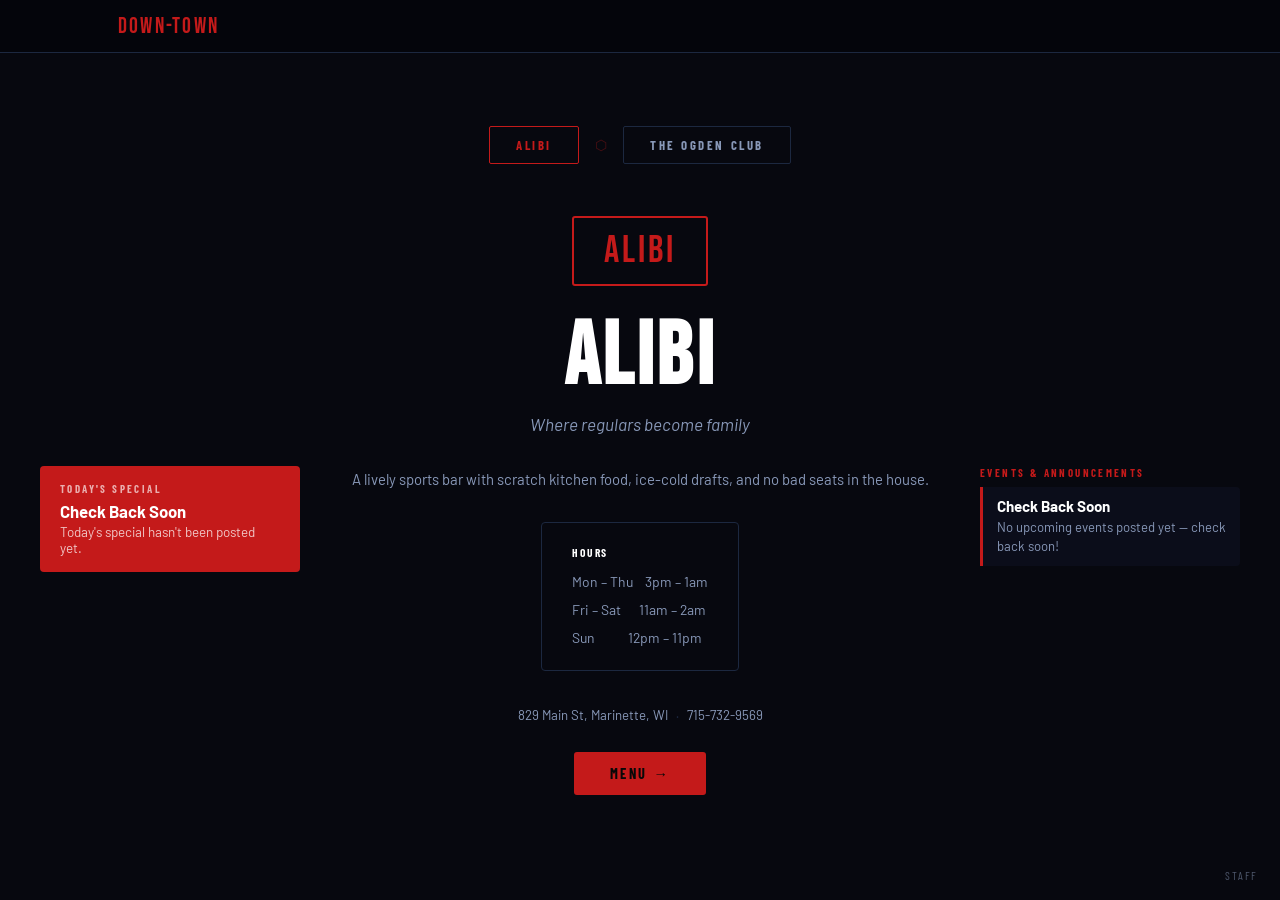
==== static/index.html @ 63de89d1 "3-column home layout: Special left, content center, Events right https://claude.ai/code/session_01HZ" ====
<!DOCTYPE html>
<html lang="en">
<head>
  <meta charset="UTF-8" />
  <meta name="viewport" content="width=device-width, initial-scale=1.0" />
  <title>Down-Town | Alibi Bar &amp; The Ogden Club | Marinette &amp; Menominee</title>
  <meta name="description" content="Down-Town — two great bars in the twin ports. Alibi Bar &amp; Grill in Marinette, WI (715-732-9569) and The Ogden Club in Menominee, MI (906-424-4141)." />
  <meta property="og:title"       content="Down-Town | Alibi &amp; The Ogden Club" />
  <meta property="og:description" content="Two great bars in the twin ports — Alibi Bar &amp; Grill in Marinette, WI and The Ogden Club in Menominee, MI." />
  <meta property="og:type"        content="website" />
  <link rel="preconnect" href="https://fonts.googleapis.com">
  <link rel="preconnect" href="https://fonts.gstatic.com" crossorigin>
  <link href="https://fonts.googleapis.com/css2?family=Bebas+Neue&family=Barlow:ital,wght@0,400;0,600;0,700;1,400&family=Barlow+Condensed:wght@400;600;700&display=swap" rel="stylesheet">
  <link rel="stylesheet" href="/static/css/style.css" />
</head>

<body class="alibi-theme">

  <header class="home-topbar">
    <div class="home-topbar-inner">
      <span class="home-wordmark">Down-Town</span>
    </div>
  </header>

  <div class="home-stage">

    <!-- ── TOGGLE ── -->
    <div class="bar-toggle-wrap">
      <button class="bar-tab active" data-bar="alibi">Alibi</button>
      <span class="toggle-divider">⬡</span>
      <button class="bar-tab" data-bar="ogden">The Ogden Club</button>
    </div>

    <!-- ══ ALIBI ══ -->
    <div class="bar-content" id="alibiContent">

      <!-- Logo + name + tagline — always centered above the 3-col layout -->
      <div class="bar-logo-area">
        <img src="/static/logos/alibi-logo.png" alt="Alibi" class="logo-img"
             onerror="this.style.display='none';this.nextElementSibling.style.display='inline-block'">
        <div class="logo-placeholder" style="display:none">Alibi</div>
      </div>
      <h1 class="bar-name">Alibi</h1>
      <p class="bar-tagline">Where regulars become family</p>

      <!-- 3-column layout -->
      <div class="bar-columns">

        <!-- LEFT: Daily Special -->
        <div class="bar-col-side">
          <div class="home-special" id="alibiSpecial">
            <div class="home-special-label">Today's Special</div>
            <div class="home-special-body">
              <div>
                <div class="home-special-title" id="alibiSpecialTitle">Check Back Soon</div>
                <div class="home-special-desc"  id="alibiSpecialDesc">Today's special hasn't been posted yet.</div>
              </div>
              <div class="home-special-price" id="alibiSpecialPrice"></div>
            </div>
          </div>
        </div>

        <!-- CENTER: About, hours, contact, menu button -->
        <div class="bar-col-main">
          <p class="bar-about">
            A lively sports bar with scratch kitchen food, ice-cold drafts,
            and no bad seats in the house.
          </p>
          <div class="bar-hours">
            <span class="bar-hours-label">Hours</span>
            Mon &ndash; Thu &nbsp;&nbsp; 3pm &ndash; 1am<br>
            Fri &ndash; Sat &nbsp;&nbsp;&nbsp;&nbsp; 11am &ndash; 2am<br>
            Sun &nbsp;&nbsp;&nbsp;&nbsp;&nbsp;&nbsp;&nbsp;&nbsp;&nbsp; 12pm &ndash; 11pm
          </div>
          <div class="bar-contact">
            <a href="https://maps.google.com/?q=829+Main+St+Marinette+WI+54143" target="_blank" rel="noopener" class="bar-address-link">829 Main St, Marinette, WI</a>
            <span class="bar-contact-sep">&middot;</span>
            <a href="tel:7157329569" class="bar-phone-link">715-732-9569</a>
          </div>
          <a href="/alibi/menu" class="menu-btn">Menu &rarr;</a>
        </div>

        <!-- RIGHT: Events & Announcements -->
        <div class="bar-col-side">
          <div class="home-events" id="alibiEvents">
            <div class="home-events-label">Events &amp; Announcements</div>
            <div class="home-events-list" id="alibiEventsList">
              <div class="home-event-card">
                <div class="home-event-top"><span class="home-event-title">Check Back Soon</span></div>
                <div class="home-event-desc">No upcoming events posted yet — check back soon!</div>
              </div>
            </div>
          </div>
        </div>

      </div><!-- /bar-columns -->
    </div><!-- /alibiContent -->

    <!-- ══ OGDEN CLUB ══ -->
    <div class="bar-content" id="ogdenContent" style="display:none">

      <div class="bar-logo-area">
        <img src="/static/logos/odg-logo.jpg" alt="The Ogden Club" class="logo-img"
             onerror="this.style.display='none';this.nextElementSibling.style.display='inline-block'">
        <div class="logo-placeholder" style="display:none">The Ogden Club</div>
      </div>
      <h1 class="bar-name">The Ogden Club</h1>
      <p class="bar-tagline">Your neighborhood's home base</p>

      <div class="bar-columns">

        <div class="bar-col-side">
          <div class="home-special" id="ogdenSpecial">
            <div class="home-special-label">Today's Special</div>
            <div class="home-special-body">
              <div>
                <div class="home-special-title" id="ogdenSpecialTitle">Check Back Soon</div>
                <div class="home-special-desc"  id="ogdenSpecialDesc">Today's special hasn't been posted yet.</div>
              </div>
              <div class="home-special-price" id="ogdenSpecialPrice"></div>
            </div>
          </div>
        </div>

        <div class="bar-col-main">
          <p class="bar-about">
            A cornerstone of the neighborhood. Cold beer, great food, and the kind
            of crowd that makes every game day feel like a party.
          </p>
          <div class="bar-hours">
            <span class="bar-hours-label">Hours</span>
            Mon &ndash; Thu &nbsp;&nbsp; 11am &ndash; 12am<br>
            Fri &ndash; Sat &nbsp;&nbsp;&nbsp;&nbsp; 11am &ndash; 2am<br>
            Sun &nbsp;&nbsp;&nbsp;&nbsp;&nbsp;&nbsp;&nbsp;&nbsp;&nbsp; 12pm &ndash; 10pm
          </div>
          <div class="bar-contact">
            <a href="https://maps.google.com/?q=414+10th+Ave+Menominee+MI+49858" target="_blank" rel="noopener" class="bar-address-link">414 10th Ave, Menominee, MI</a>
            <span class="bar-contact-sep">&middot;</span>
            <a href="tel:9064244141" class="bar-phone-link">906-424-4141</a>
          </div>
          <a href="/ogden/menu" class="menu-btn">Menu &rarr;</a>
        </div>

        <div class="bar-col-side">
          <div class="home-events" id="ogdenEvents">
            <div class="home-events-label">Events &amp; Announcements</div>
            <div class="home-events-list" id="ogdenEventsList">
              <div class="home-event-card">
                <div class="home-event-top"><span class="home-event-title">Check Back Soon</span></div>
                <div class="home-event-desc">No upcoming events posted yet — check back soon!</div>
              </div>
            </div>
          </div>
        </div>

      </div><!-- /bar-columns -->
    </div><!-- /ogdenContent -->

  </div><!-- /home-stage -->

  <a href="/manager" class="staff-link">Staff</a>

  <script src="/static/js/home.js"></script>
</body>
</html>
---- static/css/style.css ----
/*
 * DOWN-TOWN  |  style.css
 *
 * Theme classes:
 *   .alibi-theme  — red / white / dark  (dive bar)
 *   .ogden-theme  — gold / navy         (neighborhood club — UPDATE after brand review)
 *
 * Apply to <body> on dedicated pages, or to a <section> on the home page.
 */

*, *::before, *::after { box-sizing: border-box; margin: 0; padding: 0; }

/* ── ALIBI THEME — red · white · blue (dive/pool bar) ──────────────────
   --accent  = Alibi red  (primary CTAs, specials banner, active states)
   --accent2 = blue       (button hover, secondary highlights)
   Background has a subtle blue-black tint so the blue reads throughout
──────────────────────────────────────────────────────────────────────── */
.alibi-theme {
  --bg:       #07080f;
  --bg2:      #0e1020;
  --accent:   #c41a1a;
  --accent2:  #4d85d4;
  --text:     #ffffff;
  --muted:    #8898b8;
  --border:   #1c2840;
  --card:     #0b0d1a;
  --topbar:   rgba(5, 6, 12, .96);
}

/* ── OGDEN THEME  — warm tan · sage green · light ─────────────────────────
   Light background so the B&W logo pops. Green accent, minimal red/blue.
──────────────────────────────────────────────────────────────────────── */
.ogden-theme {
  --bg:       #f3ebd4;
  --bg2:      #e8dab8;
  --accent:   #4a7a4c;
  --accent2:  #2d5fa8;
  --text:     #1c180e;
  --muted:    #7a7253;
  --border:   #c4b080;
  --card:     #ebe0c2;
  --topbar:   rgba(243, 235, 212, .97);
}

/* Light-theme overrides — undo dark-mode rgba assumptions */
.ogden-theme .cat-btn.active {
  background: var(--accent);
  color: #ffffff;
}
.ogden-theme .menu-item {
  border-bottom-color: rgba(0, 0, 0, .08);
}
.ogden-theme .special-banner  { background: #b03020; color: #ffffff; }
.ogden-theme .special-desc    { color: rgba(255, 255, 255, .8); }
.ogden-theme .menu-btn        { color: #ffffff; }
.ogden-theme .home-special    { background: #b03020; }

/* ── BASE ─────────────────────────────────────────────────────────────── */
html { scroll-behavior: smooth; }
body { font-family: 'Barlow', sans-serif; min-height: 100vh; overflow-x: hidden; }
body.alibi-theme,
body.ogden-theme { background: var(--bg); color: var(--text); }

/* ══════════════════════════════════════════════════════════════════════════
   HOME PAGE
   body gets .alibi-theme or .ogden-theme — the entire page re-themes.
   The toggle is the only persistent element; everything else is bar-specific.
══════════════════════════════════════════════════════════════════════════ */

/* Topbar — themed via CSS vars set on body */
.home-topbar {
  position: fixed; top: 0; left: 0; right: 0; z-index: 200;
  background: var(--topbar); backdrop-filter: blur(14px);
  border-bottom: 1px solid var(--border);
  transition: background .4s;
}
.home-topbar-inner {
  max-width: 1100px; margin: 0 auto; padding: 0 28px;
  height: 52px; display: flex; align-items: center;
}
.home-wordmark {
  font-family: 'Bebas Neue', cursive; font-size: 1.4rem;
  letter-spacing: .1em; color: var(--accent);
}

/* Full-page stage — one bar shown at a time */
.home-stage {
  min-height: 100vh;
  display: flex; flex-direction: column;
  align-items: center; justify-content: center;
  padding: 80px 24px 60px;
}

/* ── Bar toggle — the only shared UI ── */
.bar-toggle-wrap {
  display: flex; align-items: center; gap: 16px;
  margin-bottom: 52px;
}
.bar-tab {
  font-family: 'Barlow Condensed', sans-serif; font-weight: 700;
  font-size: .8rem; letter-spacing: .2em; text-transform: uppercase;
  background: transparent; border: 1.5px solid var(--border);
  color: var(--muted); padding: 10px 26px; cursor: pointer;
  border-radius: 2px; transition: border-color .25s, color .25s;
}
.bar-tab.active { border-color: var(--accent); color: var(--accent); }
.bar-tab:hover:not(.active) { border-color: var(--muted); color: var(--text); }
.toggle-divider { color: var(--accent); opacity: .35; font-size: .9rem; }

/* ── Bar content block ── */
.bar-content { text-align: center; max-width: 1200px; width: 100%; }

/* 3-column layout: [Special] [About+Hours+Etc] [Events] */
.bar-columns {
  display: grid;
  grid-template-columns: 260px 1fr 260px;
  gap: 28px;
  width: 100%;
  margin-top: 32px;
  align-items: start;
}
.bar-col-main { text-align: center; }
.bar-col-side  { text-align: left; }

/* Logo area — drop image into /static/logos/ and swap the placeholder */
.bar-logo-area { margin-bottom: 28px; }
.logo-placeholder {
  display: inline-block;
  border: 2px solid var(--accent);
  padding: 14px 30px; border-radius: 3px;
  font-family: 'Bebas Neue', cursive; font-size: 2.4rem;
  letter-spacing: .08em; color: var(--accent); line-height: 1;
}
.logo-img {
  max-height: 110px; max-width: 260px;
  object-fit: contain; display: block; margin: 0 auto;
}

.bar-name {
  font-family: 'Bebas Neue', cursive;
  font-size: clamp(3rem, 8vw, 5.5rem);
  letter-spacing: .04em; color: var(--text); line-height: 1;
  margin-bottom: 12px;
}
.bar-tagline {
  font-style: italic; font-size: 1.08rem;
  color: var(--muted); margin-bottom: 16px;
}
.bar-about {
  font-size: .93rem; line-height: 1.75;
  color: var(--muted); margin-bottom: 30px;
}

.bar-hours {
  display: inline-block; margin-bottom: 36px;
  border: 1px solid var(--border); border-radius: 4px;
  padding: 18px 30px; font-size: .87rem; line-height: 2;
  color: var(--muted); text-align: left;
}
.bar-hours-label {
  font-family: 'Barlow Condensed', sans-serif; font-weight: 700;
  font-size: .72rem; letter-spacing: .16em; text-transform: uppercase;
  color: var(--text); display: block; margin-bottom: 4px;
}

/* Address + phone line on home page */
.bar-contact {
  display: flex; align-items: center; gap: 8px;
  margin-bottom: 28px; flex-wrap: wrap; justify-content: center;
}
.bar-address-link, .bar-phone-link {
  font-size: .83rem; color: var(--muted); text-decoration: none;
  transition: color .2s;
}
.bar-address-link:hover, .bar-phone-link:hover { color: var(--accent); }
.bar-contact-sep { color: var(--border); font-size: .9rem; }

/* Menu button — links to this bar's dedicated menu page */
.menu-btn {
  display: inline-block;
  background: var(--accent); color: #080808;
  font-family: 'Barlow Condensed', sans-serif; font-weight: 700;
  font-size: .9rem; letter-spacing: .18em; text-transform: uppercase;
  padding: 13px 36px; border-radius: 3px; text-decoration: none;
  transition: background .2s, transform .15s;
}
.menu-btn:hover { background: var(--accent2); transform: translateY(-2px); }

/* ══════════════════════════════════════════════════════════════════════════
   MENU PAGES  (body.alibi-theme or body.ogden-theme)
══════════════════════════════════════════════════════════════════════════ */

/* Topbar */
.topbar {
  position: fixed; top: 0; left: 0; right: 0; z-index: 100;
  background: var(--topbar); backdrop-filter: blur(14px);
  border-bottom: 1px solid var(--border);
}
.topbar-inner {
  max-width: 1100px; margin: 0 auto; padding: 0 24px;
  height: 56px; display: flex; align-items: center; justify-content: space-between;
}

/* Logo in topbar */
.topbar-logo-area { display: flex; align-items: center; }
.topbar-logo-img {
  max-height: 34px; max-width: 140px; object-fit: contain; display: block;
}
.topbar-logo-text {
  font-family: 'Bebas Neue', cursive; font-size: 1.4rem;
  letter-spacing: .08em; color: var(--accent);
}

/* Right side of topbar — call button + back link */
.topbar-right { display: flex; align-items: center; gap: 12px; }
.topbar-call {
  font-family: 'Barlow Condensed', sans-serif; font-weight: 700;
  font-size: .75rem; letter-spacing: .12em; text-transform: uppercase;
  background: var(--accent); color: #ffffff; text-decoration: none;
  padding: 7px 14px; border-radius: 2px; transition: opacity .2s;
  white-space: nowrap;
}
.topbar-call:hover { opacity: .85; }

.topbar-back {
  font-family: 'Barlow Condensed', sans-serif; font-weight: 600;
  font-size: .78rem; letter-spacing: .14em; text-transform: uppercase;
  color: var(--muted); text-decoration: none; transition: color .2s;
}
.topbar-back:hover { color: var(--text); }

/* Page body offset for fixed topbar */
.page-body { padding-top: 56px; }

/* Special banner */
.special-banner { background: var(--accent); color: #080808; padding: 13px 24px; }
.special-banner-inner {
  max-width: 1100px; margin: 0 auto;
  display: flex; align-items: center; gap: 14px; flex-wrap: wrap;
}
.special-label {
  font-family: 'Barlow Condensed', sans-serif; font-weight: 700;
  font-size: .7rem; letter-spacing: .18em; text-transform: uppercase;
  opacity: .65; white-space: nowrap;
}
.special-title  { font-weight: 700; font-size: .96rem; }
.special-desc   { font-size: .86rem; color: rgba(0,0,0,.55); flex: 1; min-width: 0; }
.special-price  {
  font-family: 'Bebas Neue', cursive; font-size: 1.5rem;
  letter-spacing: .04em; white-space: nowrap;
}

/* Menu hero */
.menu-hero { max-width: 1100px; margin: 0 auto; padding: 44px 24px 0; }
.menu-hero-name {
  font-family: 'Bebas Neue', cursive;
  font-size: clamp(2.4rem, 5.5vw, 3.8rem);
  letter-spacing: .05em; color: var(--text); line-height: 1;
}
.menu-hero-sub {
  font-family: 'Barlow Condensed', sans-serif; font-weight: 600;
  font-size: .8rem; letter-spacing: .16em; text-transform: uppercase;
  color: var(--accent); margin-top: 6px;
}

/* Category filter */
.category-filter {
  max-width: 1100px; margin: 0 auto;
  padding: 28px 24px 16px;
  display: flex; gap: 8px; flex-wrap: wrap;
}
.cat-btn {
  font-family: 'Barlow Condensed', sans-serif; font-weight: 700;
  font-size: .76rem; letter-spacing: .14em; text-transform: uppercase;
  background: transparent; border: 1px solid var(--border);
  color: var(--muted); padding: 7px 18px; border-radius: 2px;
  cursor: pointer; transition: all .2s; white-space: nowrap;
}
.cat-btn:hover,
.cat-btn.active { border-color: var(--accent); color: var(--accent); }
.cat-btn.active { background: rgba(255,255,255,.04); }

/* Menu footer — call button + address at bottom of menu page */
.menu-footer {
  max-width: 1100px; margin: 0 auto; padding: 10px 24px 64px;
  text-align: center;
}
.menu-footer-call {
  display: inline-block;
  background: var(--accent); color: #ffffff; text-decoration: none;
  font-family: 'Barlow Condensed', sans-serif; font-weight: 700;
  font-size: 1.1rem; letter-spacing: .14em; text-transform: uppercase;
  padding: 15px 40px; border-radius: 3px; transition: opacity .2s;
}
.menu-footer-call:hover { opacity: .85; }
.menu-footer-address {
  margin-top: 12px; font-size: .85rem;
}
.menu-footer-address a {
  color: var(--muted); text-decoration: none; transition: color .2s;
}
.menu-footer-address a:hover { color: var(--accent); }

/* Make the hero address subtitle a link */
a.menu-hero-sub {
  display: block; text-decoration: none;
  transition: opacity .2s;
}
a.menu-hero-sub:hover { opacity: .75; }

/* Menu grid */
.menu-section { max-width: 1100px; margin: 0 auto; padding: 20px 24px 80px; }
.menu-grid {
  display: grid;
  grid-template-columns: repeat(auto-fill, minmax(270px, 1fr));
  gap: 18px;
}
.menu-loading { color: var(--muted); font-style: italic; padding: 40px 0; }

.menu-category {
  background: var(--card); border: 1px solid var(--border);
  border-radius: 4px; overflow: hidden; transition: opacity .2s;
}
.menu-category.hidden { display: none; }

.menu-category-name {
  font-family: 'Barlow Condensed', sans-serif; font-weight: 700;
  font-size: .76rem; letter-spacing: .18em; text-transform: uppercase;
  color: var(--accent); padding: 14px 18px 10px;
  border-bottom: 1px solid var(--border);
}
.menu-items { padding: 2px 0; }
.menu-item {
  padding: 10px 18px;
  border-bottom: 1px solid rgba(255,255,255,.04);
}
.menu-item:last-child { border-bottom: none; }
.menu-item-top {
  display: flex; justify-content: space-between;
  align-items: baseline; gap: 10px;
}
.menu-item-name  { font-weight: 600; font-size: .92rem; }
.menu-item-price {
  font-family: 'Bebas Neue', cursive; font-size: 1.1rem;
  color: var(--accent); letter-spacing: .04em; white-space: nowrap;
}
.menu-item-desc { font-size: .8rem; color: var(--muted); margin-top: 2px; line-height: 1.45; }

/* ══════════════════════════════════════════════════════════════════════════
   MANAGER PAGE  (neutral dark — no bar theme)
══════════════════════════════════════════════════════════════════════════ */

body.manager-page {
  background: #0a0a0a; color: #d8d8d8;
  display: flex; align-items: flex-start; justify-content: center;
  padding: 64px 20px 80px; min-height: 100vh;
}
.manager-box {
  width: 100%; max-width: 560px;
  background: #141414; border: 1px solid #242424; border-radius: 6px;
  padding: 36px;
}
.manager-site-label {
  font-family: 'Bebas Neue', cursive; font-size: 1rem;
  letter-spacing: .12em; color: #333; text-align: center; margin-bottom: 28px;
}
.manager-title {
  font-family: 'Bebas Neue', cursive; font-size: 1.75rem;
  letter-spacing: .06em; color: #d8d8d8; margin-bottom: 20px;
}
.manager-input {
  width: 100%; background: #0e0e0e; border: 1px solid #282828;
  border-radius: 3px; color: #d8d8d8; padding: 11px 14px;
  font-family: 'Barlow', sans-serif; font-size: .9rem;
  margin-bottom: 12px; outline: none; transition: border-color .2s;
}
.manager-input:focus { border-color: #c8a86b; }
.manager-error { font-size: .82rem; color: #e63946; min-height: 18px; margin-bottom: 8px; }

.manager-btn {
  width: 100%; background: #c8a86b; color: #080808; border: none;
  padding: 12px; font-family: 'Barlow Condensed', sans-serif;
  font-weight: 700; font-size: .88rem; letter-spacing: .14em; text-transform: uppercase;
  cursor: pointer; border-radius: 3px; margin-bottom: 8px; transition: opacity .2s;
}
.manager-btn:hover { opacity: .85; }
.manager-btn-secondary {
  background: transparent; color: #c8c8c8; border: 1px solid #2a2a2a;
}
.manager-btn-secondary:hover { border-color: #c8a86b; color: #c8a86b; opacity: 1; }
.manager-btn-ghost { background: transparent; color: #555; border: none; margin-top: 8px; }
.manager-btn-ghost:hover { color: #e63946; opacity: 1; }

/* Manager bar tabs */
.mgr-bar-tabs { display: flex; gap: 8px; margin-bottom: 24px; }
.mgr-tab {
  flex: 1; background: transparent; border: 1px solid #282828; color: #555;
  font-family: 'Barlow Condensed', sans-serif; font-weight: 700;
  font-size: .78rem; letter-spacing: .14em; text-transform: uppercase;
  padding: 9px; cursor: pointer; border-radius: 3px; transition: all .2s;
}
.mgr-tab.active { border-color: #c8a86b; color: #c8a86b; }
.mgr-tab:hover:not(.active) { border-color: #3a3a3a; color: #aaa; }

.mgr-section { border-top: 1px solid #1e1e1e; padding-top: 20px; margin-bottom: 20px; }
.mgr-section-label {
  font-family: 'Barlow Condensed', sans-serif; font-weight: 700;
  font-size: .72rem; letter-spacing: .14em; text-transform: uppercase;
  color: #555; margin-bottom: 12px;
}
.mgr-feedback { font-size: .82rem; color: #c8a86b; min-height: 18px; margin-top: 6px; }

/* Menu editor */
.mgr-category-block {
  border: 1px solid #222; border-radius: 3px; margin-bottom: 10px; overflow: hidden;
}
.mgr-category-header {
  display: flex; align-items: center; gap: 8px;
  padding: 9px 12px; background: #0d0d0d; border-bottom: 1px solid #1e1e1e;
}
.mgr-cat-name-input {
  flex: 1; background: transparent; border: none; color: #d8d8d8;
  font-family: 'Barlow Condensed', sans-serif; font-weight: 700;
  font-size: .82rem; letter-spacing: .1em; text-transform: uppercase; outline: none;
}
.mgr-cat-delete {
  background: none; border: none; color: #444;
  cursor: pointer; font-size: .85rem; padding: 2px 6px;
}
.mgr-cat-delete:hover { color: #e63946; }

.mgr-item-row {
  display: grid; grid-template-columns: 2fr 3fr 1fr auto;
  gap: 6px; padding: 7px 12px; align-items: center;
  border-bottom: 1px solid rgba(255,255,255,.04);
}
.mgr-item-row:last-child { border-bottom: none; }
.mgr-item-input {
  background: #0e0e0e; border: 1px solid #242424; border-radius: 2px;
  color: #d8d8d8; padding: 5px 7px; font-family: 'Barlow', sans-serif;
  font-size: .81rem; outline: none; width: 100%;
}
.mgr-item-input:focus { border-color: #c8a86b; }
.mgr-item-delete {
  background: none; border: none; color: #444;
  cursor: pointer; font-size: .85rem; padding: 4px;
}
.mgr-item-delete:hover { color: #e63946; }
.mgr-add-item-btn {
  background: none; border: none; color: #444; font-size: .8rem;
  padding: 8px 12px; cursor: pointer; text-align: left; width: 100%;
}
.mgr-add-item-btn:hover { color: #c8a86b; }

/* Account list */
.account-list { margin-bottom: 14px; }
.account-list-item {
  display: flex; align-items: center; justify-content: space-between;
  padding: 9px 12px; background: #0d0d0d; border: 1px solid #222;
  border-radius: 3px; margin-bottom: 6px;
}
.account-username {
  font-family: 'Barlow Condensed', sans-serif; font-weight: 600;
  font-size: .86rem; letter-spacing: .08em; color: #d8d8d8;
}
.account-username.is-admin { color: #c8a86b; }
.account-delete {
  background: none; border: none; color: #444;
  cursor: pointer; font-size: .82rem; padding: 2px 8px;
}
.account-delete:hover { color: #e63946; }
.account-create-row {
  display: grid; grid-template-columns: 1fr 1fr; gap: 8px; margin-bottom: 8px;
}

.perm-toggle {
  background: transparent; border: 1px solid #282828; color: #555;
  font-family: 'Barlow Condensed', sans-serif; font-size: .7rem;
  letter-spacing: .1em; text-transform: uppercase;
  padding: 3px 9px; cursor: pointer; border-radius: 2px; transition: all .2s;
}
.perm-toggle.active  { border-color: #5a9a5c; color: #5a9a5c; }
.perm-toggle:hover:not(.active) { border-color: #3a3a3a; color: #aaa; }
.pw-reset-input {
  background: #0e0e0e; border: 1px solid #3a3a3a; border-radius: 2px;
  color: #d8d8d8; padding: 3px 7px; font-size: .78rem; width: 110px; outline: none;
}
.pw-reset-input:focus { border-color: #5a9a5c; }
.account-perm-wrap { display: flex; gap: 5px; flex-wrap: wrap; align-items: center; }

/* Events section on home page */
.bar-events { width: 100%; max-width: 500px; margin-top: 32px; text-align: left; }
.events-label {
  font-family: 'Barlow Condensed', sans-serif; font-weight: 700;
  font-size: .7rem; letter-spacing: .18em; text-transform: uppercase;
  color: var(--muted); margin-bottom: 10px;
}
.event-card {
  background: var(--card); border: 1px solid var(--border);
  border-radius: 4px; padding: 12px 16px; margin-bottom: 8px;
}
.event-top {
  display: flex; justify-content: space-between; align-items: baseline; gap: 10px;
}
.event-title { font-weight: 600; font-size: .92rem; color: var(--text); }
.event-date  {
  font-family: 'Barlow Condensed', sans-serif; font-size: .8rem;
  color: var(--accent); letter-spacing: .06em; white-space: nowrap;
}
.event-desc  { font-size: .81rem; color: var(--muted); margin-top: 4px; line-height: 1.45; }

/* Home page — daily special card */
.home-special {
  width: 100%;
  background: var(--accent); border-radius: 4px; padding: 16px 20px;
  text-align: left;
}
.home-special-label {
  font-family: 'Barlow Condensed', sans-serif; font-weight: 700;
  font-size: .68rem; letter-spacing: .22em; text-transform: uppercase;
  color: rgba(255,255,255,.65); margin-bottom: 6px;
}
.home-special-body {
  display: flex; justify-content: space-between; align-items: center; gap: 12px;
}
.home-special-title { font-weight: 700; font-size: 1.05rem; color: #fff; }
.home-special-desc  { font-size: .84rem; color: rgba(255,255,255,.75); margin-top: 3px; }
.home-special-price {
  font-family: 'Bebas Neue', cursive; font-size: 2rem;
  color: #fff; letter-spacing: .04em; white-space: nowrap;
}

/* Home page — events & announcements */
.home-events {
  width: 100%; text-align: left;
}
.home-events-label {
  font-family: 'Barlow Condensed', sans-serif; font-weight: 700;
  font-size: .68rem; letter-spacing: .22em; text-transform: uppercase;
  color: var(--accent); margin-bottom: 8px;
}
.home-event-card {
  border-left: 3px solid var(--accent);
  padding: 10px 14px; margin-bottom: 8px;
  background: var(--card); border-radius: 0 4px 4px 0;
}
.home-event-top {
  display: flex; justify-content: space-between; align-items: baseline; gap: 10px;
}
.home-event-title { font-weight: 700; font-size: .95rem; color: var(--text); }
.home-event-date  {
  font-family: 'Barlow Condensed', sans-serif; font-size: .8rem;
  color: var(--accent); letter-spacing: .06em; white-space: nowrap;
}
.home-event-desc  { font-size: .82rem; color: var(--muted); margin-top: 3px; line-height: 1.45; }

/* Manager events list */
.event-mgr-row {
  display: flex; align-items: center; justify-content: space-between;
  padding: 8px 12px; background: #0d0d0d; border: 1px solid #222;
  border-radius: 3px; margin-bottom: 5px;
}
.event-mgr-info { font-size: .84rem; color: #d8d8d8; flex: 1; }
.events-empty   { color: #444; font-size: .82rem; padding: 6px 0 10px; }

/* Staff link — bottom-right corner */
.staff-link {
  position: fixed; bottom: 18px; right: 22px; z-index: 100;
  font-family: 'Barlow Condensed', sans-serif; font-size: .72rem;
  letter-spacing: .14em; text-transform: uppercase;
  color: var(--muted); opacity: .55; text-decoration: none;
  transition: opacity .2s;
}
.staff-link:hover { opacity: 1; }

/* ── RESPONSIVE ─────────────────────────────────────────────────────── */
@media (max-width: 960px) {
  .bar-columns {
    grid-template-columns: 1fr;
  }
  .bar-col-side { text-align: center; }
  .home-special, .home-events { max-width: 500px; margin-left: auto; margin-right: auto; }
}
@media (max-width: 700px) {
  .bar-hours { padding: 16px 20px; }
  .topbar-call { display: none; } /* hide call btn on very small screens — they can use footer */
  .mgr-item-row { grid-template-columns: 1fr auto auto; }
  .mgr-item-row .mgr-item-input:nth-child(2) { grid-column: 1 / 3; }
  .account-create-row { grid-template-columns: 1fr; }
}
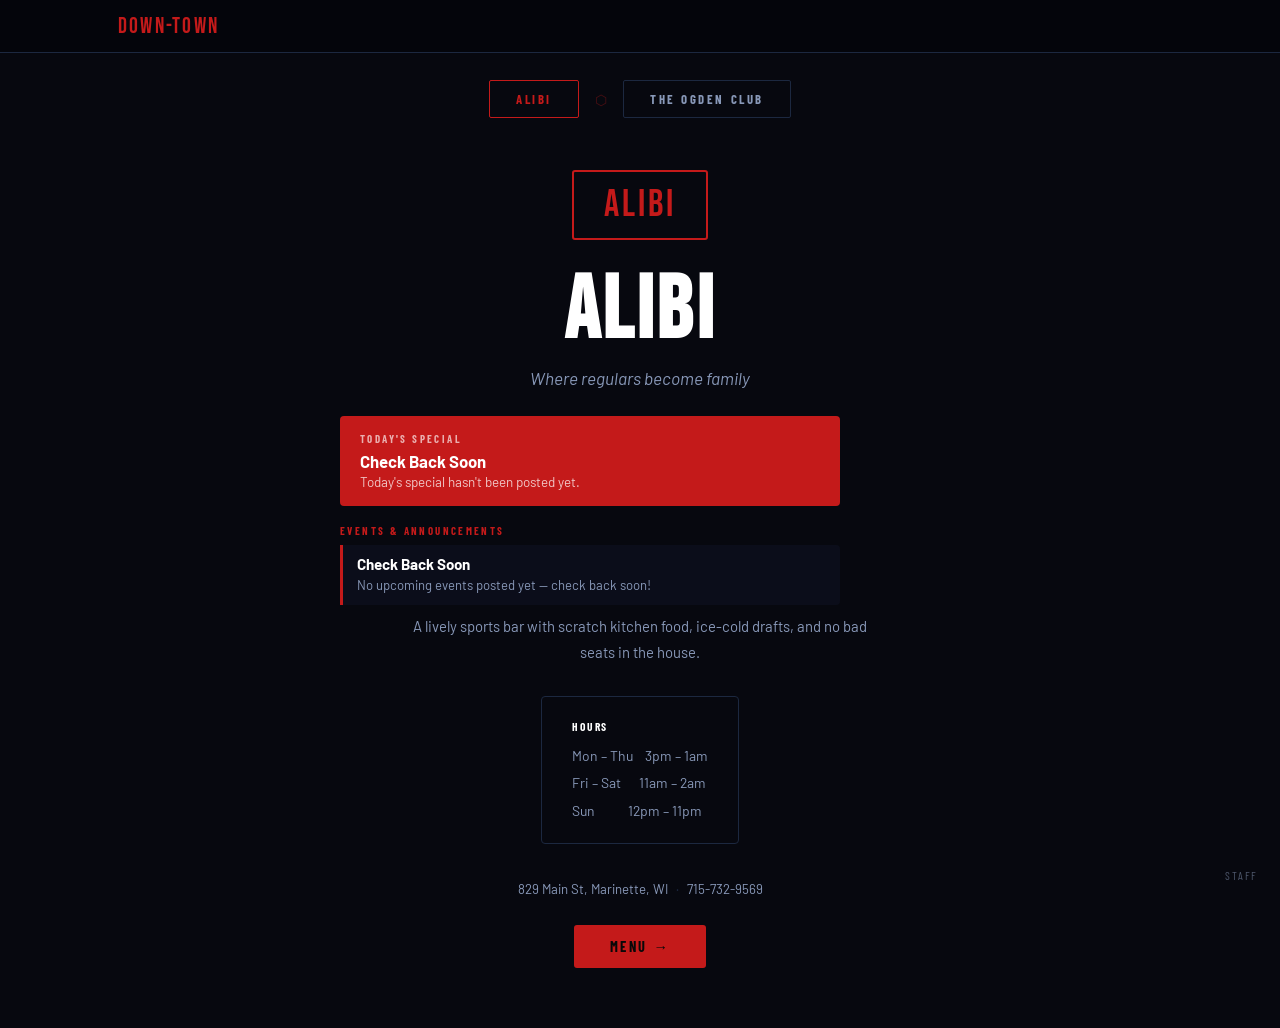
==== commit 2f45bc56: "Mer\ ge branch 'main' of https://github.com/cczerp/downs-town  Please enter fj foip commit message t" ====
--- a/static/index.html
+++ b/static/index.html
@@ -4,7 +4,7 @@
   <meta charset="UTF-8" />
   <meta name="viewport" content="width=device-width, initial-scale=1.0" />
   <title>Down-Town | Alibi Bar &amp; The Ogden Club | Marinette &amp; Menominee</title>
-  <meta name="description" content="Down-Town — two great bars in the twin ports. Alibi Bar &amp; Grill in Marinette, WI (715-732-9569) and The Ogden Club in Menominee, MI (906-424-4141)." />
+  <meta name="description" content="Down-Town — two great bars in the twin ports. Alibi Bar &amp; Grill in Marinette, WI (715-732-9809) and The Ogden Club in Menominee, MI (906-424-4141)." />
   <meta property="og:title"       content="Down-Town | Alibi &amp; The Ogden Club" />
   <meta property="og:description" content="Two great bars in the twin ports — Alibi Bar &amp; Grill in Marinette, WI and The Ogden Club in Menominee, MI." />
   <meta property="og:type"        content="website" />
@@ -34,67 +34,54 @@
     <!-- ══ ALIBI ══ -->
     <div class="bar-content" id="alibiContent">
 
-      <!-- Logo + name + tagline — always centered above the 3-col layout -->
       <div class="bar-logo-area">
         <img src="/static/logos/alibi-logo.png" alt="Alibi" class="logo-img"
              onerror="this.style.display='none';this.nextElementSibling.style.display='inline-block'">
         <div class="logo-placeholder" style="display:none">Alibi</div>
       </div>
+
       <h1 class="bar-name">Alibi</h1>
       <p class="bar-tagline">Where regulars become family</p>
 
-      <!-- 3-column layout -->
-      <div class="bar-columns">
+      <!-- Daily special — always visible -->
+      <div class="home-special" id="alibiSpecial">
+        <div class="home-special-label">Today's Special</div>
+        <div class="home-special-body">
+          <div>
+            <div class="home-special-title" id="alibiSpecialTitle">Check Back Soon</div>
+            <div class="home-special-desc"  id="alibiSpecialDesc">Today's special hasn't been posted yet.</div>
+          </div>
+          <div class="home-special-price" id="alibiSpecialPrice"></div>
+        </div>
+      </div>
 
-        <!-- LEFT: Daily Special -->
-        <div class="bar-col-side">
-          <div class="home-special" id="alibiSpecial">
-            <div class="home-special-label">Today's Special</div>
-            <div class="home-special-body">
-              <div>
-                <div class="home-special-title" id="alibiSpecialTitle">Check Back Soon</div>
-                <div class="home-special-desc"  id="alibiSpecialDesc">Today's special hasn't been posted yet.</div>
-              </div>
-              <div class="home-special-price" id="alibiSpecialPrice"></div>
-            </div>
-          </div>
+      <!-- Events — always visible -->
+      <div class="home-events" id="alibiEvents">
+        <div class="home-events-label">Events &amp; Announcements</div>
+        <div class="home-events-list" id="alibiEventsList">
+          <div class="home-event-card"><div class="home-event-top"><span class="home-event-title">Check Back Soon</span></div><div class="home-event-desc">No upcoming events posted yet — check back soon!</div></div>
         </div>
+      </div>
 
-        <!-- CENTER: About, hours, contact, menu button -->
-        <div class="bar-col-main">
-          <p class="bar-about">
-            A lively sports bar with scratch kitchen food, ice-cold drafts,
-            and no bad seats in the house.
-          </p>
-          <div class="bar-hours">
-            <span class="bar-hours-label">Hours</span>
-            Mon &ndash; Thu &nbsp;&nbsp; 3pm &ndash; 1am<br>
-            Fri &ndash; Sat &nbsp;&nbsp;&nbsp;&nbsp; 11am &ndash; 2am<br>
-            Sun &nbsp;&nbsp;&nbsp;&nbsp;&nbsp;&nbsp;&nbsp;&nbsp;&nbsp; 12pm &ndash; 11pm
-          </div>
-          <div class="bar-contact">
-            <a href="https://maps.google.com/?q=829+Main+St+Marinette+WI+54143" target="_blank" rel="noopener" class="bar-address-link">829 Main St, Marinette, WI</a>
-            <span class="bar-contact-sep">&middot;</span>
-            <a href="tel:7157329569" class="bar-phone-link">715-732-9569</a>
-          </div>
-          <a href="/alibi/menu" class="menu-btn">Menu &rarr;</a>
-        </div>
+      <p class="bar-about">
+        A lively sports bar with scratch kitchen food, ice-cold drafts,
+        and no bad seats in the house.
+      </p>
 
-        <!-- RIGHT: Events & Announcements -->
-        <div class="bar-col-side">
-          <div class="home-events" id="alibiEvents">
-            <div class="home-events-label">Events &amp; Announcements</div>
-            <div class="home-events-list" id="alibiEventsList">
-              <div class="home-event-card">
-                <div class="home-event-top"><span class="home-event-title">Check Back Soon</span></div>
-                <div class="home-event-desc">No upcoming events posted yet — check back soon!</div>
-              </div>
-            </div>
-          </div>
-        </div>
+      <div class="bar-hours">
+        <span class="bar-hours-label">Hours</span>
+        Mon &ndash; Thu &nbsp;&nbsp; 3pm &ndash; 1am<br>
+        Fri &ndash; Sat &nbsp;&nbsp;&nbsp;&nbsp; 11am &ndash; 2am<br>
+        Sun &nbsp;&nbsp;&nbsp;&nbsp;&nbsp;&nbsp;&nbsp;&nbsp;&nbsp; 12pm &ndash; 11pm
+      </div>
+      <div class="bar-contact">
+        <a href="https://maps.google.com/?q=829+Main+St+Marinette+WI+54143" target="_blank" rel="noopener" class="bar-address-link">829 Main St, Marinette, WI</a>
+        <span class="bar-contact-sep">&middot;</span>
+        <a href="tel:7157329569" class="bar-phone-link">715-732-9569</a>
+      </div>
 
-      </div><!-- /bar-columns -->
-    </div><!-- /alibiContent -->
+      <a href="/alibi/menu" class="menu-btn">Menu &rarr;</a>
+    </div>
 
     <!-- ══ OGDEN CLUB ══ -->
     <div class="bar-content" id="ogdenContent" style="display:none">
@@ -104,57 +91,49 @@
              onerror="this.style.display='none';this.nextElementSibling.style.display='inline-block'">
         <div class="logo-placeholder" style="display:none">The Ogden Club</div>
       </div>
+
       <h1 class="bar-name">The Ogden Club</h1>
       <p class="bar-tagline">Your neighborhood's home base</p>
 
-      <div class="bar-columns">
+      <!-- Daily special — always visible -->
+      <div class="home-special" id="ogdenSpecial">
+        <div class="home-special-label">Today's Special</div>
+        <div class="home-special-body">
+          <div>
+            <div class="home-special-title" id="ogdenSpecialTitle">Check Back Soon</div>
+            <div class="home-special-desc"  id="ogdenSpecialDesc">Today's special hasn't been posted yet.</div>
+          </div>
+          <div class="home-special-price" id="ogdenSpecialPrice"></div>
+        </div>
+      </div>
 
-        <div class="bar-col-side">
-          <div class="home-special" id="ogdenSpecial">
-            <div class="home-special-label">Today's Special</div>
-            <div class="home-special-body">
-              <div>
-                <div class="home-special-title" id="ogdenSpecialTitle">Check Back Soon</div>
-                <div class="home-special-desc"  id="ogdenSpecialDesc">Today's special hasn't been posted yet.</div>
-              </div>
-              <div class="home-special-price" id="ogdenSpecialPrice"></div>
-            </div>
-          </div>
+      <!-- Events — always visible -->
+      <div class="home-events" id="ogdenEvents">
+        <div class="home-events-label">Events &amp; Announcements</div>
+        <div class="home-events-list" id="ogdenEventsList">
+          <div class="home-event-card"><div class="home-event-top"><span class="home-event-title">Check Back Soon</span></div><div class="home-event-desc">No upcoming events posted yet — check back soon!</div></div>
         </div>
+      </div>
 
-        <div class="bar-col-main">
-          <p class="bar-about">
-            A cornerstone of the neighborhood. Cold beer, great food, and the kind
-            of crowd that makes every game day feel like a party.
-          </p>
-          <div class="bar-hours">
-            <span class="bar-hours-label">Hours</span>
-            Mon &ndash; Thu &nbsp;&nbsp; 11am &ndash; 12am<br>
-            Fri &ndash; Sat &nbsp;&nbsp;&nbsp;&nbsp; 11am &ndash; 2am<br>
-            Sun &nbsp;&nbsp;&nbsp;&nbsp;&nbsp;&nbsp;&nbsp;&nbsp;&nbsp; 12pm &ndash; 10pm
-          </div>
-          <div class="bar-contact">
-            <a href="https://maps.google.com/?q=414+10th+Ave+Menominee+MI+49858" target="_blank" rel="noopener" class="bar-address-link">414 10th Ave, Menominee, MI</a>
-            <span class="bar-contact-sep">&middot;</span>
-            <a href="tel:9064244141" class="bar-phone-link">906-424-4141</a>
-          </div>
-          <a href="/ogden/menu" class="menu-btn">Menu &rarr;</a>
-        </div>
+      <p class="bar-about">
+        A cornerstone of the neighborhood. Cold beer, great food, and the kind
+        of crowd that makes every game day feel like a party.
+      </p>
 
-        <div class="bar-col-side">
-          <div class="home-events" id="ogdenEvents">
-            <div class="home-events-label">Events &amp; Announcements</div>
-            <div class="home-events-list" id="ogdenEventsList">
-              <div class="home-event-card">
-                <div class="home-event-top"><span class="home-event-title">Check Back Soon</span></div>
-                <div class="home-event-desc">No upcoming events posted yet — check back soon!</div>
-              </div>
-            </div>
-          </div>
-        </div>
+      <div class="bar-hours">
+        <span class="bar-hours-label">Hours</span>
+        Mon &ndash; Thu &nbsp;&nbsp; 11am &ndash; 12am<br>
+        Fri &ndash; Sat &nbsp;&nbsp;&nbsp;&nbsp; 11am &ndash; 2am<br>
+        Sun &nbsp;&nbsp;&nbsp;&nbsp;&nbsp;&nbsp;&nbsp;&nbsp;&nbsp; 12pm &ndash; 10pm
+      </div>
+      <div class="bar-contact">
+        <a href="https://maps.google.com/?q=414+10th+Ave+Menominee+MI+49858" target="_blank" rel="noopener" class="bar-address-link">414 10th Ave, Menominee, MI</a>
+        <span class="bar-contact-sep">&middot;</span>
+        <a href="tel:9064244141" class="bar-phone-link">906-424-4141</a>
+      </div>
 
-      </div><!-- /bar-columns -->
-    </div><!-- /ogdenContent -->
+      <a href="/ogden/menu" class="menu-btn">Menu &rarr;</a>
+    </div>
 
   </div><!-- /home-stage -->
 
--- a/static/css/style.css
+++ b/static/css/style.css
@@ -108,19 +108,7 @@
 .toggle-divider { color: var(--accent); opacity: .35; font-size: .9rem; }
 
 /* ── Bar content block ── */
-.bar-content { text-align: center; max-width: 1200px; width: 100%; }
-
-/* 3-column layout: [Special] [About+Hours+Etc] [Events] */
-.bar-columns {
-  display: grid;
-  grid-template-columns: 260px 1fr 260px;
-  gap: 28px;
-  width: 100%;
-  margin-top: 32px;
-  align-items: start;
-}
-.bar-col-main { text-align: center; }
-.bar-col-side  { text-align: left; }
+.bar-content { text-align: center; max-width: 600px; width: 100%; }
 
 /* Logo area — drop image into /static/logos/ and swap the placeholder */
 .bar-logo-area { margin-bottom: 28px; }
@@ -149,6 +137,7 @@
 .bar-about {
   font-size: .93rem; line-height: 1.75;
   color: var(--muted); margin-bottom: 30px;
+  max-width: 480px; margin-left: auto; margin-right: auto;
 }
 
 .bar-hours {
@@ -511,7 +500,7 @@
 
 /* Home page — daily special card */
 .home-special {
-  width: 100%;
+  width: 100%; max-width: 500px; margin-top: 28px;
   background: var(--accent); border-radius: 4px; padding: 16px 20px;
   text-align: left;
 }
@@ -532,7 +521,7 @@
 
 /* Home page — events & announcements */
 .home-events {
-  width: 100%; text-align: left;
+  width: 100%; max-width: 500px; margin-top: 18px; text-align: left;
 }
 .home-events-label {
   font-family: 'Barlow Condensed', sans-serif; font-weight: 700;
@@ -574,16 +563,8 @@
 .staff-link:hover { opacity: 1; }
 
 /* ── RESPONSIVE ─────────────────────────────────────────────────────── */
-@media (max-width: 960px) {
-  .bar-columns {
-    grid-template-columns: 1fr;
-  }
-  .bar-col-side { text-align: center; }
-  .home-special, .home-events { max-width: 500px; margin-left: auto; margin-right: auto; }
-}
 @media (max-width: 700px) {
   .bar-hours { padding: 16px 20px; }
-  .topbar-call { display: none; } /* hide call btn on very small screens — they can use footer */
   .mgr-item-row { grid-template-columns: 1fr auto auto; }
   .mgr-item-row .mgr-item-input:nth-child(2) { grid-column: 1 / 3; }
   .account-create-row { grid-template-columns: 1fr; }
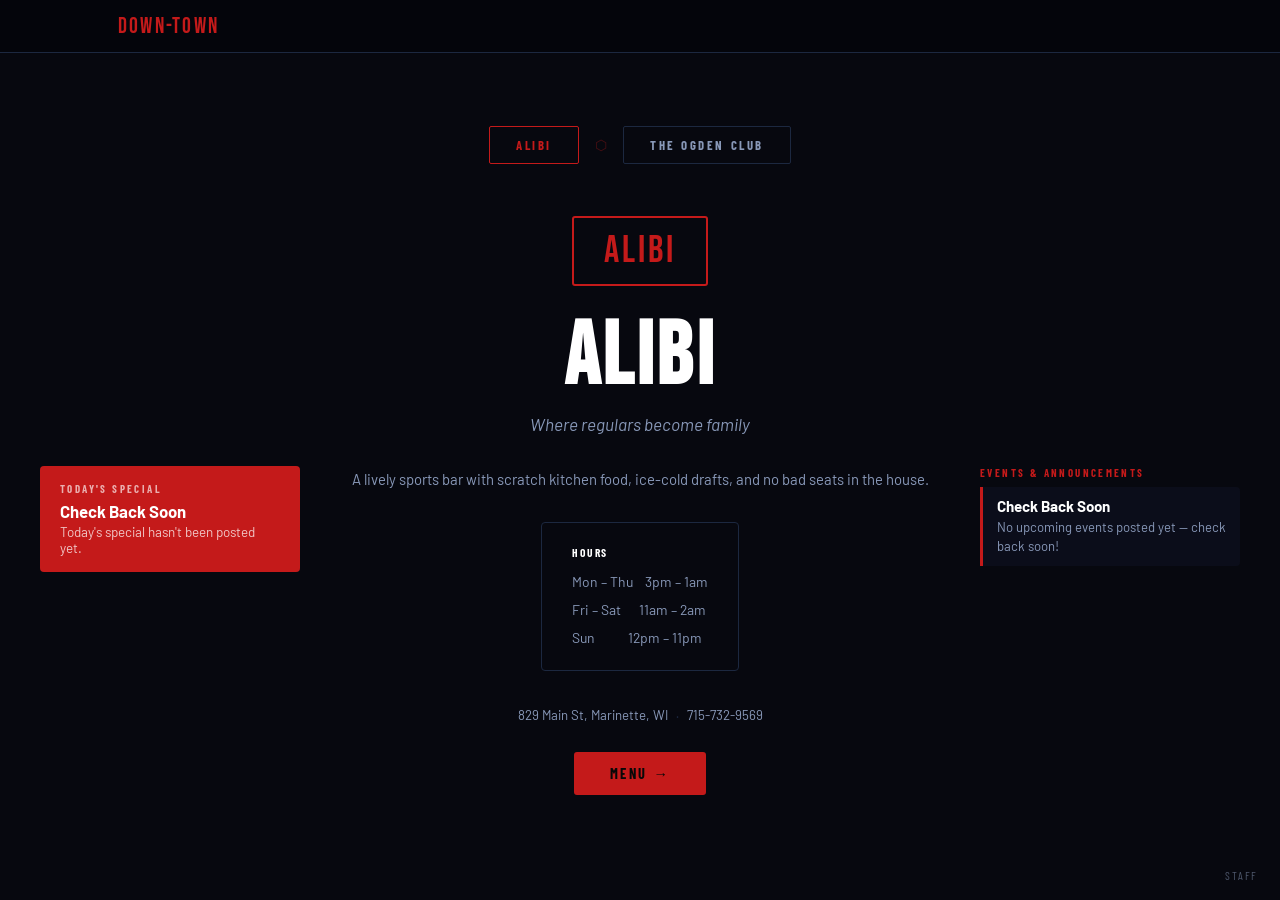
==== commit e12a3506: "Merge pull request #9 from cczerp/claude/debug-render-deployment-Ptp5f 3-column home layout: Special" ====
--- a/static/index.html
+++ b/static/index.html
@@ -4,7 +4,7 @@
   <meta charset="UTF-8" />
   <meta name="viewport" content="width=device-width, initial-scale=1.0" />
   <title>Down-Town | Alibi Bar &amp; The Ogden Club | Marinette &amp; Menominee</title>
-  <meta name="description" content="Down-Town — two great bars in the twin ports. Alibi Bar &amp; Grill in Marinette, WI (715-732-9809) and The Ogden Club in Menominee, MI (906-424-4141)." />
+  <meta name="description" content="Down-Town — two great bars in the twin ports. Alibi Bar &amp; Grill in Marinette, WI (715-732-9569) and The Ogden Club in Menominee, MI (906-424-4141)." />
   <meta property="og:title"       content="Down-Town | Alibi &amp; The Ogden Club" />
   <meta property="og:description" content="Two great bars in the twin ports — Alibi Bar &amp; Grill in Marinette, WI and The Ogden Club in Menominee, MI." />
   <meta property="og:type"        content="website" />
@@ -34,54 +34,67 @@
     <!-- ══ ALIBI ══ -->
     <div class="bar-content" id="alibiContent">
 
+      <!-- Logo + name + tagline — always centered above the 3-col layout -->
       <div class="bar-logo-area">
         <img src="/static/logos/alibi-logo.png" alt="Alibi" class="logo-img"
              onerror="this.style.display='none';this.nextElementSibling.style.display='inline-block'">
         <div class="logo-placeholder" style="display:none">Alibi</div>
       </div>
-
       <h1 class="bar-name">Alibi</h1>
       <p class="bar-tagline">Where regulars become family</p>
 
-      <!-- Daily special — always visible -->
-      <div class="home-special" id="alibiSpecial">
-        <div class="home-special-label">Today's Special</div>
-        <div class="home-special-body">
-          <div>
-            <div class="home-special-title" id="alibiSpecialTitle">Check Back Soon</div>
-            <div class="home-special-desc"  id="alibiSpecialDesc">Today's special hasn't been posted yet.</div>
+      <!-- 3-column layout -->
+      <div class="bar-columns">
+
+        <!-- LEFT: Daily Special -->
+        <div class="bar-col-side">
+          <div class="home-special" id="alibiSpecial">
+            <div class="home-special-label">Today's Special</div>
+            <div class="home-special-body">
+              <div>
+                <div class="home-special-title" id="alibiSpecialTitle">Check Back Soon</div>
+                <div class="home-special-desc"  id="alibiSpecialDesc">Today's special hasn't been posted yet.</div>
+              </div>
+              <div class="home-special-price" id="alibiSpecialPrice"></div>
+            </div>
           </div>
-          <div class="home-special-price" id="alibiSpecialPrice"></div>
         </div>
-      </div>
 
-      <!-- Events — always visible -->
-      <div class="home-events" id="alibiEvents">
-        <div class="home-events-label">Events &amp; Announcements</div>
-        <div class="home-events-list" id="alibiEventsList">
-          <div class="home-event-card"><div class="home-event-top"><span class="home-event-title">Check Back Soon</span></div><div class="home-event-desc">No upcoming events posted yet — check back soon!</div></div>
+        <!-- CENTER: About, hours, contact, menu button -->
+        <div class="bar-col-main">
+          <p class="bar-about">
+            A lively sports bar with scratch kitchen food, ice-cold drafts,
+            and no bad seats in the house.
+          </p>
+          <div class="bar-hours">
+            <span class="bar-hours-label">Hours</span>
+            Mon &ndash; Thu &nbsp;&nbsp; 3pm &ndash; 1am<br>
+            Fri &ndash; Sat &nbsp;&nbsp;&nbsp;&nbsp; 11am &ndash; 2am<br>
+            Sun &nbsp;&nbsp;&nbsp;&nbsp;&nbsp;&nbsp;&nbsp;&nbsp;&nbsp; 12pm &ndash; 11pm
+          </div>
+          <div class="bar-contact">
+            <a href="https://maps.google.com/?q=829+Main+St+Marinette+WI+54143" target="_blank" rel="noopener" class="bar-address-link">829 Main St, Marinette, WI</a>
+            <span class="bar-contact-sep">&middot;</span>
+            <a href="tel:7157329569" class="bar-phone-link">715-732-9569</a>
+          </div>
+          <a href="/alibi/menu" class="menu-btn">Menu &rarr;</a>
         </div>
-      </div>
 
-      <p class="bar-about">
-        A lively sports bar with scratch kitchen food, ice-cold drafts,
-        and no bad seats in the house.
-      </p>
+        <!-- RIGHT: Events & Announcements -->
+        <div class="bar-col-side">
+          <div class="home-events" id="alibiEvents">
+            <div class="home-events-label">Events &amp; Announcements</div>
+            <div class="home-events-list" id="alibiEventsList">
+              <div class="home-event-card">
+                <div class="home-event-top"><span class="home-event-title">Check Back Soon</span></div>
+                <div class="home-event-desc">No upcoming events posted yet — check back soon!</div>
+              </div>
+            </div>
+          </div>
+        </div>
 
-      <div class="bar-hours">
-        <span class="bar-hours-label">Hours</span>
-        Mon &ndash; Thu &nbsp;&nbsp; 3pm &ndash; 1am<br>
-        Fri &ndash; Sat &nbsp;&nbsp;&nbsp;&nbsp; 11am &ndash; 2am<br>
-        Sun &nbsp;&nbsp;&nbsp;&nbsp;&nbsp;&nbsp;&nbsp;&nbsp;&nbsp; 12pm &ndash; 11pm
-      </div>
-      <div class="bar-contact">
-        <a href="https://maps.google.com/?q=829+Main+St+Marinette+WI+54143" target="_blank" rel="noopener" class="bar-address-link">829 Main St, Marinette, WI</a>
-        <span class="bar-contact-sep">&middot;</span>
-        <a href="tel:7157329569" class="bar-phone-link">715-732-9569</a>
-      </div>
-
-      <a href="/alibi/menu" class="menu-btn">Menu &rarr;</a>
-    </div>
+      </div><!-- /bar-columns -->
+    </div><!-- /alibiContent -->
 
     <!-- ══ OGDEN CLUB ══ -->
     <div class="bar-content" id="ogdenContent" style="display:none">
@@ -91,49 +104,57 @@
              onerror="this.style.display='none';this.nextElementSibling.style.display='inline-block'">
         <div class="logo-placeholder" style="display:none">The Ogden Club</div>
       </div>
-
       <h1 class="bar-name">The Ogden Club</h1>
       <p class="bar-tagline">Your neighborhood's home base</p>
 
-      <!-- Daily special — always visible -->
-      <div class="home-special" id="ogdenSpecial">
-        <div class="home-special-label">Today's Special</div>
-        <div class="home-special-body">
-          <div>
-            <div class="home-special-title" id="ogdenSpecialTitle">Check Back Soon</div>
-            <div class="home-special-desc"  id="ogdenSpecialDesc">Today's special hasn't been posted yet.</div>
+      <div class="bar-columns">
+
+        <div class="bar-col-side">
+          <div class="home-special" id="ogdenSpecial">
+            <div class="home-special-label">Today's Special</div>
+            <div class="home-special-body">
+              <div>
+                <div class="home-special-title" id="ogdenSpecialTitle">Check Back Soon</div>
+                <div class="home-special-desc"  id="ogdenSpecialDesc">Today's special hasn't been posted yet.</div>
+              </div>
+              <div class="home-special-price" id="ogdenSpecialPrice"></div>
+            </div>
           </div>
-          <div class="home-special-price" id="ogdenSpecialPrice"></div>
         </div>
-      </div>
 
-      <!-- Events — always visible -->
-      <div class="home-events" id="ogdenEvents">
-        <div class="home-events-label">Events &amp; Announcements</div>
-        <div class="home-events-list" id="ogdenEventsList">
-          <div class="home-event-card"><div class="home-event-top"><span class="home-event-title">Check Back Soon</span></div><div class="home-event-desc">No upcoming events posted yet — check back soon!</div></div>
+        <div class="bar-col-main">
+          <p class="bar-about">
+            A cornerstone of the neighborhood. Cold beer, great food, and the kind
+            of crowd that makes every game day feel like a party.
+          </p>
+          <div class="bar-hours">
+            <span class="bar-hours-label">Hours</span>
+            Mon &ndash; Thu &nbsp;&nbsp; 11am &ndash; 12am<br>
+            Fri &ndash; Sat &nbsp;&nbsp;&nbsp;&nbsp; 11am &ndash; 2am<br>
+            Sun &nbsp;&nbsp;&nbsp;&nbsp;&nbsp;&nbsp;&nbsp;&nbsp;&nbsp; 12pm &ndash; 10pm
+          </div>
+          <div class="bar-contact">
+            <a href="https://maps.google.com/?q=414+10th+Ave+Menominee+MI+49858" target="_blank" rel="noopener" class="bar-address-link">414 10th Ave, Menominee, MI</a>
+            <span class="bar-contact-sep">&middot;</span>
+            <a href="tel:9064244141" class="bar-phone-link">906-424-4141</a>
+          </div>
+          <a href="/ogden/menu" class="menu-btn">Menu &rarr;</a>
         </div>
-      </div>
 
-      <p class="bar-about">
-        A cornerstone of the neighborhood. Cold beer, great food, and the kind
-        of crowd that makes every game day feel like a party.
-      </p>
+        <div class="bar-col-side">
+          <div class="home-events" id="ogdenEvents">
+            <div class="home-events-label">Events &amp; Announcements</div>
+            <div class="home-events-list" id="ogdenEventsList">
+              <div class="home-event-card">
+                <div class="home-event-top"><span class="home-event-title">Check Back Soon</span></div>
+                <div class="home-event-desc">No upcoming events posted yet — check back soon!</div>
+              </div>
+            </div>
+          </div>
+        </div>
 
-      <div class="bar-hours">
-        <span class="bar-hours-label">Hours</span>
-        Mon &ndash; Thu &nbsp;&nbsp; 11am &ndash; 12am<br>
-        Fri &ndash; Sat &nbsp;&nbsp;&nbsp;&nbsp; 11am &ndash; 2am<br>
-        Sun &nbsp;&nbsp;&nbsp;&nbsp;&nbsp;&nbsp;&nbsp;&nbsp;&nbsp; 12pm &ndash; 10pm
-      </div>
-      <div class="bar-contact">
-        <a href="https://maps.google.com/?q=414+10th+Ave+Menominee+MI+49858" target="_blank" rel="noopener" class="bar-address-link">414 10th Ave, Menominee, MI</a>
-        <span class="bar-contact-sep">&middot;</span>
-        <a href="tel:9064244141" class="bar-phone-link">906-424-4141</a>
-      </div>
-
-      <a href="/ogden/menu" class="menu-btn">Menu &rarr;</a>
-    </div>
+      </div><!-- /bar-columns -->
+    </div><!-- /ogdenContent -->
 
   </div><!-- /home-stage -->
 
--- a/static/css/style.css
+++ b/static/css/style.css
@@ -108,7 +108,19 @@
 .toggle-divider { color: var(--accent); opacity: .35; font-size: .9rem; }
 
 /* ── Bar content block ── */
-.bar-content { text-align: center; max-width: 600px; width: 100%; }
+.bar-content { text-align: center; max-width: 1200px; width: 100%; }
+
+/* 3-column layout: [Special] [About+Hours+Etc] [Events] */
+.bar-columns {
+  display: grid;
+  grid-template-columns: 260px 1fr 260px;
+  gap: 28px;
+  width: 100%;
+  margin-top: 32px;
+  align-items: start;
+}
+.bar-col-main { text-align: center; }
+.bar-col-side  { text-align: left; }
 
 /* Logo area — drop image into /static/logos/ and swap the placeholder */
 .bar-logo-area { margin-bottom: 28px; }
@@ -137,7 +149,6 @@
 .bar-about {
   font-size: .93rem; line-height: 1.75;
   color: var(--muted); margin-bottom: 30px;
-  max-width: 480px; margin-left: auto; margin-right: auto;
 }
 
 .bar-hours {
@@ -500,7 +511,7 @@
 
 /* Home page — daily special card */
 .home-special {
-  width: 100%; max-width: 500px; margin-top: 28px;
+  width: 100%;
   background: var(--accent); border-radius: 4px; padding: 16px 20px;
   text-align: left;
 }
@@ -521,7 +532,7 @@
 
 /* Home page — events & announcements */
 .home-events {
-  width: 100%; max-width: 500px; margin-top: 18px; text-align: left;
+  width: 100%; text-align: left;
 }
 .home-events-label {
   font-family: 'Barlow Condensed', sans-serif; font-weight: 700;
@@ -563,8 +574,16 @@
 .staff-link:hover { opacity: 1; }
 
 /* ── RESPONSIVE ─────────────────────────────────────────────────────── */
+@media (max-width: 960px) {
+  .bar-columns {
+    grid-template-columns: 1fr;
+  }
+  .bar-col-side { text-align: center; }
+  .home-special, .home-events { max-width: 500px; margin-left: auto; margin-right: auto; }
+}
 @media (max-width: 700px) {
   .bar-hours { padding: 16px 20px; }
+  .topbar-call { display: none; } /* hide call btn on very small screens — they can use footer */
   .mgr-item-row { grid-template-columns: 1fr auto auto; }
   .mgr-item-row .mgr-item-input:nth-child(2) { grid-column: 1 / 3; }
   .account-create-row { grid-template-columns: 1fr; }
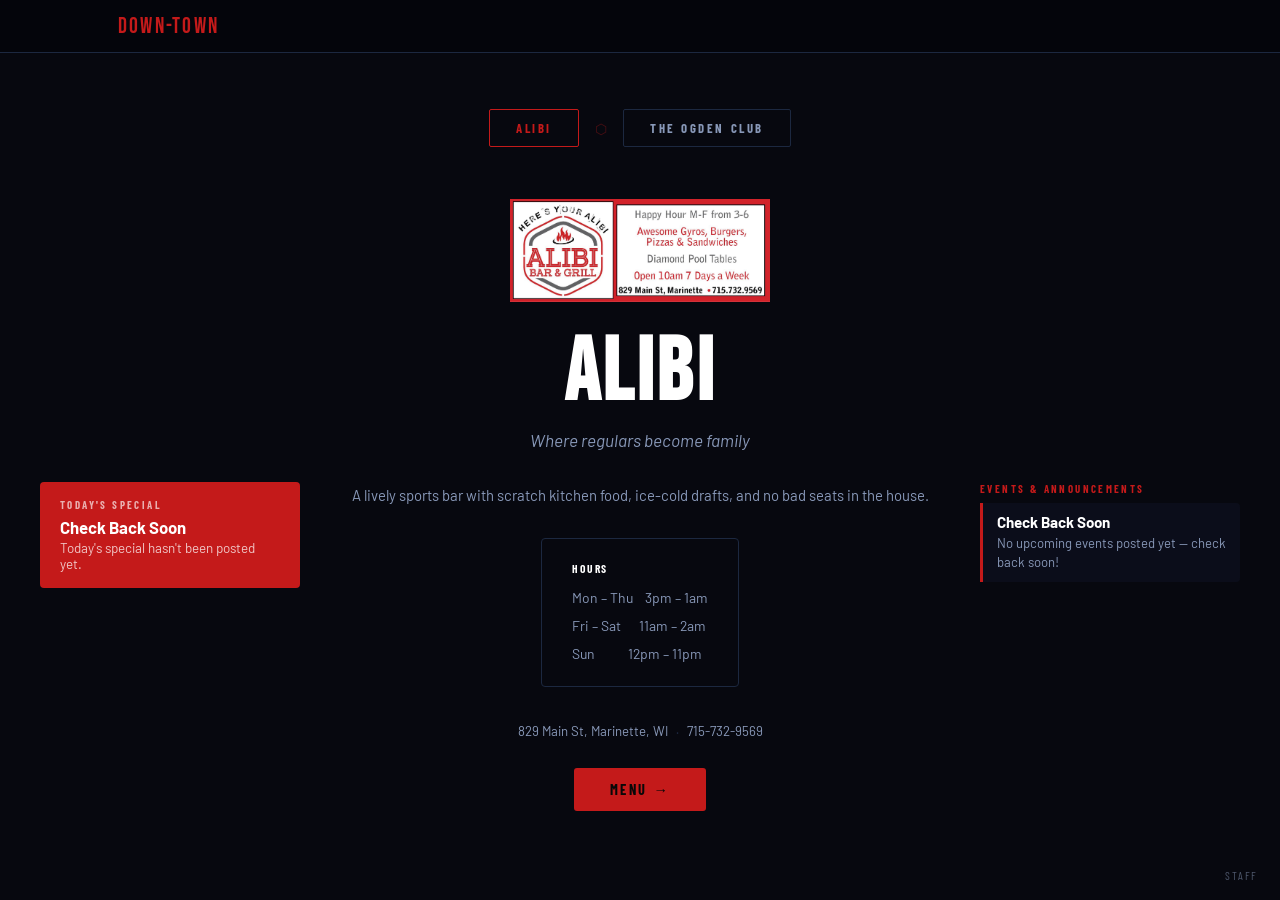
==== commit dee82690: "Fix Alibi logo filename (.png → .jpg) and include logo files https://claude.ai/code/session_01HZEXNm" ====
--- a/static/index.html
+++ b/static/index.html
@@ -36,7 +36,7 @@
 
       <!-- Logo + name + tagline — always centered above the 3-col layout -->
       <div class="bar-logo-area">
-        <img src="/static/logos/alibi-logo.png" alt="Alibi" class="logo-img"
+        <img src="/static/logos/alibi-logo.jpg" alt="Alibi" class="logo-img"
              onerror="this.style.display='none';this.nextElementSibling.style.display='inline-block'">
         <div class="logo-placeholder" style="display:none">Alibi</div>
       </div>
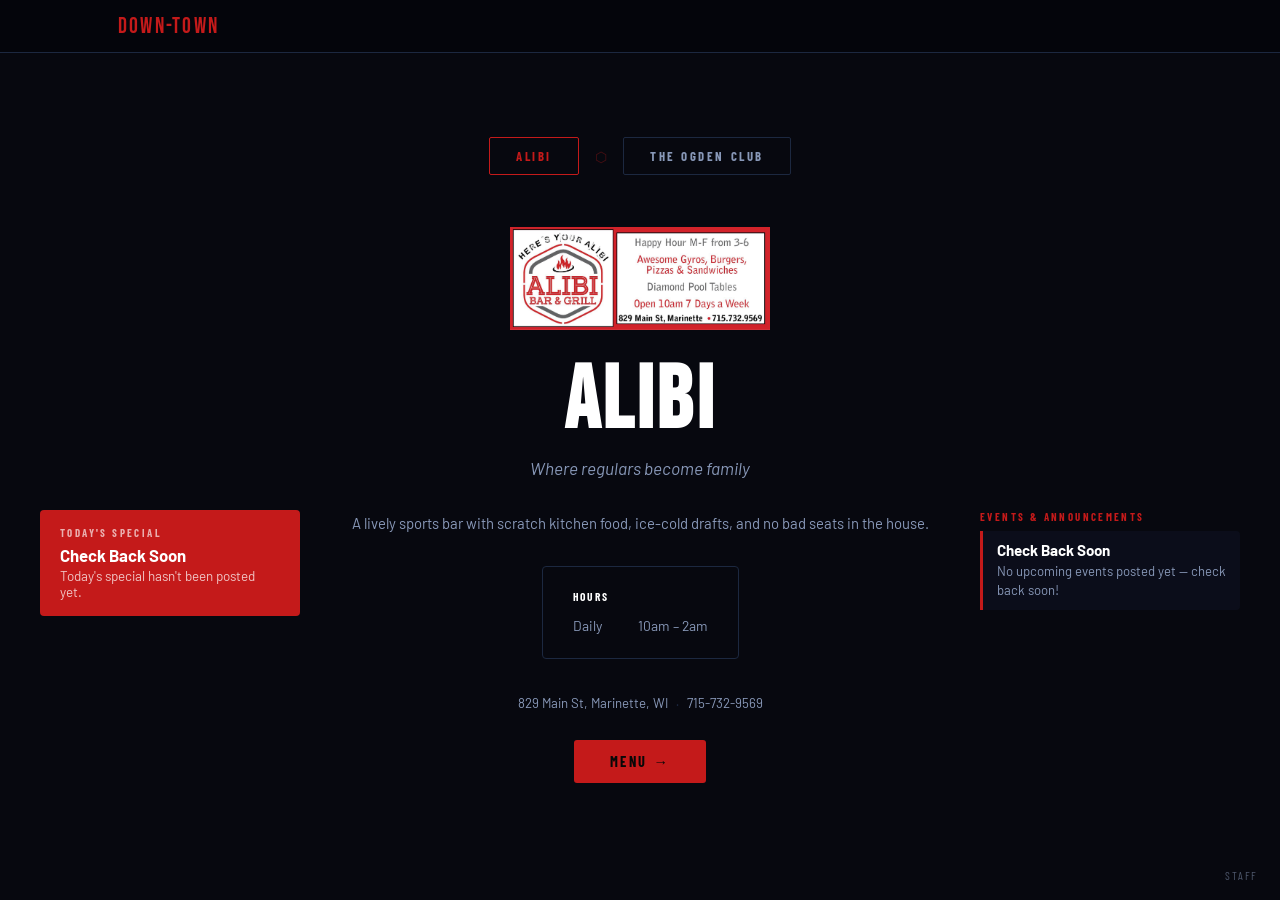
==== commit bfd1f1e8: "Fix Alibi hours to 10am-2am daily https://claude.ai/code/session_01HZEXNmt9cWhjRnBzeh59ne" ====
--- a/static/index.html
+++ b/static/index.html
@@ -68,9 +68,7 @@
           </p>
           <div class="bar-hours">
             <span class="bar-hours-label">Hours</span>
-            Mon &ndash; Thu &nbsp;&nbsp; 3pm &ndash; 1am<br>
-            Fri &ndash; Sat &nbsp;&nbsp;&nbsp;&nbsp; 11am &ndash; 2am<br>
-            Sun &nbsp;&nbsp;&nbsp;&nbsp;&nbsp;&nbsp;&nbsp;&nbsp;&nbsp; 12pm &ndash; 11pm
+            Daily &nbsp;&nbsp;&nbsp;&nbsp;&nbsp;&nbsp;&nbsp;&nbsp;&nbsp;&nbsp; 10am &ndash; 2am
           </div>
           <div class="bar-contact">
             <a href="https://maps.google.com/?q=829+Main+St+Marinette+WI+54143" target="_blank" rel="noopener" class="bar-address-link">829 Main St, Marinette, WI</a>
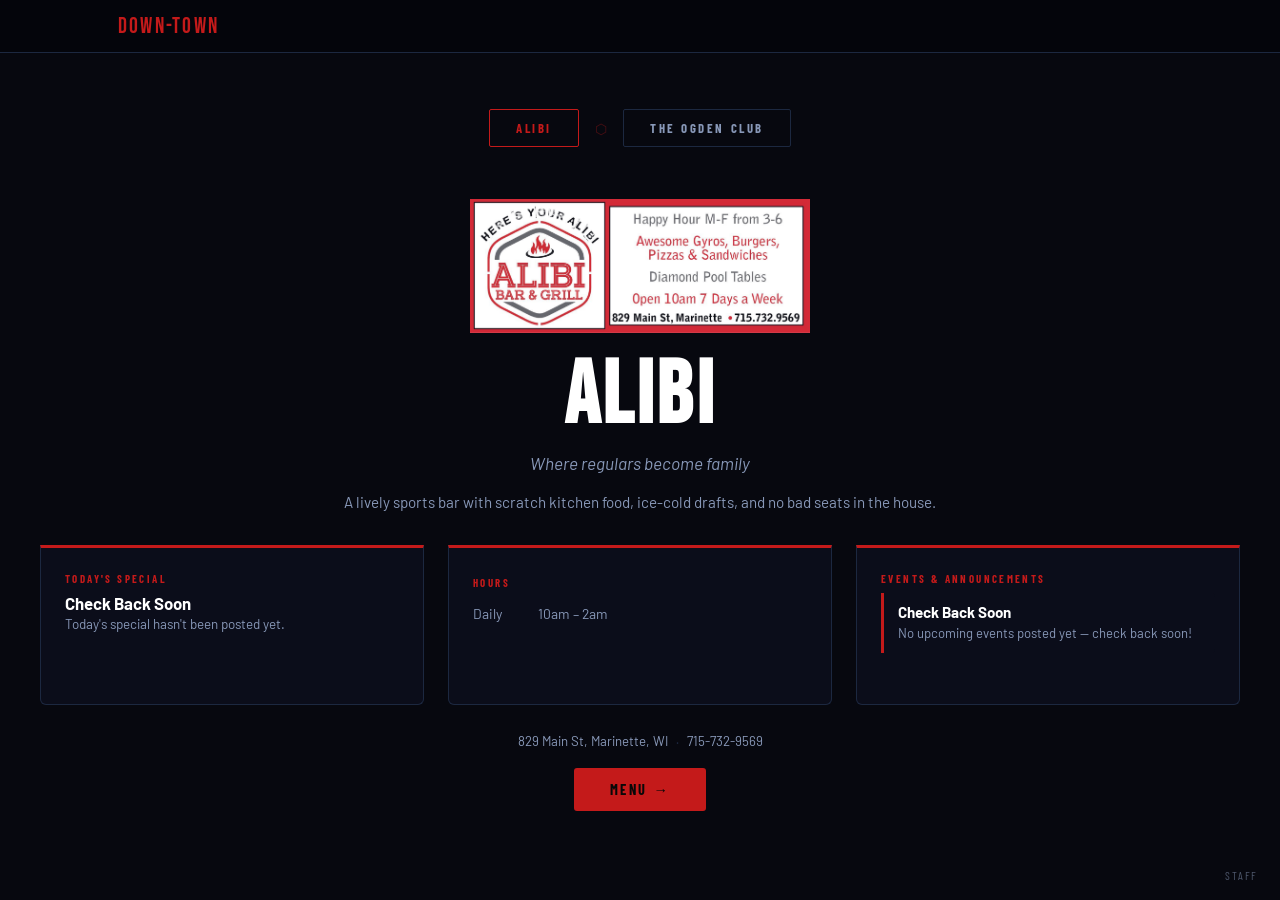
==== commit db704381: "Unify 3-box card system, fix logo blend, restructure layout - Special / Hours / Events share identic" ====
--- a/static/index.html
+++ b/static/index.html
@@ -34,7 +34,6 @@
     <!-- ══ ALIBI ══ -->
     <div class="bar-content" id="alibiContent">
 
-      <!-- Logo + name + tagline — always centered above the 3-col layout -->
       <div class="bar-logo-area">
         <img src="/static/logos/alibi-logo.jpg" alt="Alibi" class="logo-img"
              onerror="this.style.display='none';this.nextElementSibling.style.display='inline-block'">
@@ -42,12 +41,16 @@
       </div>
       <h1 class="bar-name">Alibi</h1>
       <p class="bar-tagline">Where regulars become family</p>
+      <p class="bar-about">
+        A lively sports bar with scratch kitchen food, ice-cold drafts,
+        and no bad seats in the house.
+      </p>
 
-      <!-- 3-column layout -->
+      <!-- 3-column card row -->
       <div class="bar-columns">
 
-        <!-- LEFT: Daily Special -->
-        <div class="bar-col-side">
+        <!-- TODAY'S SPECIAL -->
+        <div class="bar-col">
           <div class="home-special" id="alibiSpecial">
             <div class="home-special-label">Today's Special</div>
             <div class="home-special-body">
@@ -60,26 +63,16 @@
           </div>
         </div>
 
-        <!-- CENTER: About, hours, contact, menu button -->
-        <div class="bar-col-main">
-          <p class="bar-about">
-            A lively sports bar with scratch kitchen food, ice-cold drafts,
-            and no bad seats in the house.
-          </p>
+        <!-- HOURS -->
+        <div class="bar-col">
           <div class="bar-hours">
             <span class="bar-hours-label">Hours</span>
             Daily &nbsp;&nbsp;&nbsp;&nbsp;&nbsp;&nbsp;&nbsp;&nbsp;&nbsp;&nbsp; 10am &ndash; 2am
           </div>
-          <div class="bar-contact">
-            <a href="https://maps.google.com/?q=829+Main+St+Marinette+WI+54143" target="_blank" rel="noopener" class="bar-address-link">829 Main St, Marinette, WI</a>
-            <span class="bar-contact-sep">&middot;</span>
-            <a href="tel:7157329569" class="bar-phone-link">715-732-9569</a>
-          </div>
-          <a href="/alibi/menu" class="menu-btn">Menu &rarr;</a>
         </div>
 
-        <!-- RIGHT: Events & Announcements -->
-        <div class="bar-col-side">
+        <!-- EVENTS & ANNOUNCEMENTS -->
+        <div class="bar-col">
           <div class="home-events" id="alibiEvents">
             <div class="home-events-label">Events &amp; Announcements</div>
             <div class="home-events-list" id="alibiEventsList">
@@ -92,6 +85,17 @@
         </div>
 
       </div><!-- /bar-columns -->
+
+      <!-- Address, phone, menu button -->
+      <div class="bar-bottom">
+        <div class="bar-contact">
+          <a href="https://maps.google.com/?q=829+Main+St+Marinette+WI+54143" target="_blank" rel="noopener" class="bar-address-link">829 Main St, Marinette, WI</a>
+          <span class="bar-contact-sep">&middot;</span>
+          <a href="tel:7157329569" class="bar-phone-link">715-732-9569</a>
+        </div>
+        <a href="/alibi/menu" class="menu-btn">Menu &rarr;</a>
+      </div>
+
     </div><!-- /alibiContent -->
 
     <!-- ══ OGDEN CLUB ══ -->
@@ -104,10 +108,15 @@
       </div>
       <h1 class="bar-name">The Ogden Club</h1>
       <p class="bar-tagline">Your neighborhood's home base</p>
+      <p class="bar-about">
+        A cornerstone of the neighborhood. Cold beer, great food, and the kind
+        of crowd that makes every game day feel like a party.
+      </p>
 
+      <!-- 3-column card row -->
       <div class="bar-columns">
 
-        <div class="bar-col-side">
+        <div class="bar-col">
           <div class="home-special" id="ogdenSpecial">
             <div class="home-special-label">Today's Special</div>
             <div class="home-special-body">
@@ -120,26 +129,16 @@
           </div>
         </div>
 
-        <div class="bar-col-main">
-          <p class="bar-about">
-            A cornerstone of the neighborhood. Cold beer, great food, and the kind
-            of crowd that makes every game day feel like a party.
-          </p>
+        <div class="bar-col">
           <div class="bar-hours">
             <span class="bar-hours-label">Hours</span>
             Mon &ndash; Thu &nbsp;&nbsp; 11am &ndash; 12am<br>
             Fri &ndash; Sat &nbsp;&nbsp;&nbsp;&nbsp; 11am &ndash; 2am<br>
             Sun &nbsp;&nbsp;&nbsp;&nbsp;&nbsp;&nbsp;&nbsp;&nbsp;&nbsp; 12pm &ndash; 10pm
           </div>
-          <div class="bar-contact">
-            <a href="https://maps.google.com/?q=414+10th+Ave+Menominee+MI+49858" target="_blank" rel="noopener" class="bar-address-link">414 10th Ave, Menominee, MI</a>
-            <span class="bar-contact-sep">&middot;</span>
-            <a href="tel:9064244141" class="bar-phone-link">906-424-4141</a>
-          </div>
-          <a href="/ogden/menu" class="menu-btn">Menu &rarr;</a>
         </div>
 
-        <div class="bar-col-side">
+        <div class="bar-col">
           <div class="home-events" id="ogdenEvents">
             <div class="home-events-label">Events &amp; Announcements</div>
             <div class="home-events-list" id="ogdenEventsList">
@@ -152,6 +151,16 @@
         </div>
 
       </div><!-- /bar-columns -->
+
+      <div class="bar-bottom">
+        <div class="bar-contact">
+          <a href="https://maps.google.com/?q=414+10th+Ave+Menominee+MI+49858" target="_blank" rel="noopener" class="bar-address-link">414 10th Ave, Menominee, MI</a>
+          <span class="bar-contact-sep">&middot;</span>
+          <a href="tel:9064244141" class="bar-phone-link">906-424-4141</a>
+        </div>
+        <a href="/ogden/menu" class="menu-btn">Menu &rarr;</a>
+      </div>
+
     </div><!-- /ogdenContent -->
 
   </div><!-- /home-stage -->
--- a/static/css/style.css
+++ b/static/css/style.css
@@ -53,7 +53,7 @@
 .ogden-theme .special-banner  { background: #b03020; color: #ffffff; }
 .ogden-theme .special-desc    { color: rgba(255, 255, 255, .8); }
 .ogden-theme .menu-btn        { color: #ffffff; }
-.ogden-theme .home-special    { background: #b03020; }
+/* ogden special card uses same card system — no override needed */
 
 /* ── BASE ─────────────────────────────────────────────────────────────── */
 html { scroll-behavior: smooth; }
@@ -110,20 +110,19 @@
 /* ── Bar content block ── */
 .bar-content { text-align: center; max-width: 1200px; width: 100%; }
 
-/* 3-column layout: [Special] [About+Hours+Etc] [Events] */
+/* 3-column layout: [Special] [Hours] [Events] — equal columns */
 .bar-columns {
   display: grid;
-  grid-template-columns: 260px 1fr 260px;
-  gap: 28px;
+  grid-template-columns: repeat(3, 1fr);
+  gap: 24px;
   width: 100%;
-  margin-top: 32px;
+  margin-top: 28px;
   align-items: start;
 }
-.bar-col-main { text-align: center; }
-.bar-col-side  { text-align: left; }
-
-/* Logo area — drop image into /static/logos/ and swap the placeholder */
-.bar-logo-area { margin-bottom: 28px; }
+.bar-col { text-align: left; }
+
+/* Logo area */
+.bar-logo-area { margin-bottom: 20px; }
 .logo-placeholder {
   display: inline-block;
   border: 2px solid var(--accent);
@@ -132,9 +131,11 @@
   letter-spacing: .08em; color: var(--accent); line-height: 1;
 }
 .logo-img {
-  max-height: 110px; max-width: 260px;
+  max-height: 160px; max-width: 340px;
   object-fit: contain; display: block; margin: 0 auto;
 }
+/* Dissolve white logo backgrounds on dark theme */
+.alibi-theme .logo-img { mix-blend-mode: screen; }
 
 .bar-name {
   font-family: 'Bebas Neue', cursive;
@@ -147,26 +148,42 @@
   color: var(--muted); margin-bottom: 16px;
 }
 .bar-about {
-  font-size: .93rem; line-height: 1.75;
-  color: var(--muted); margin-bottom: 30px;
+  font-size: .95rem; line-height: 1.8;
+  color: var(--muted); margin: 0 auto 24px;
+  max-width: 620px; text-align: center;
+}
+
+/* ── Unified 3-box card system ── */
+.home-special,
+.bar-hours,
+.home-events {
+  width: 100%; box-sizing: border-box;
+  background: var(--card);
+  border: 1px solid var(--border);
+  border-top: 3px solid var(--accent);
+  border-radius: 0 0 6px 6px;
+  padding: 1.5rem;
+  min-height: 160px;
+  text-align: left;
 }
 
 .bar-hours {
-  display: inline-block; margin-bottom: 36px;
-  border: 1px solid var(--border); border-radius: 4px;
-  padding: 18px 30px; font-size: .87rem; line-height: 2;
-  color: var(--muted); text-align: left;
+  font-size: .87rem; line-height: 2; color: var(--muted);
 }
 .bar-hours-label {
   font-family: 'Barlow Condensed', sans-serif; font-weight: 700;
-  font-size: .72rem; letter-spacing: .16em; text-transform: uppercase;
-  color: var(--text); display: block; margin-bottom: 4px;
-}
-
-/* Address + phone line on home page */
+  font-size: .68rem; letter-spacing: .22em; text-transform: uppercase;
+  color: var(--accent); display: block; margin-bottom: 6px;
+}
+
+/* Below-grid row: contact + menu button */
+.bar-bottom {
+  display: flex; flex-direction: column; align-items: center;
+  gap: 18px; margin-top: 28px;
+}
 .bar-contact {
   display: flex; align-items: center; gap: 8px;
-  margin-bottom: 28px; flex-wrap: wrap; justify-content: center;
+  flex-wrap: wrap; justify-content: center;
 }
 .bar-address-link, .bar-phone-link {
   font-size: .83rem; color: var(--muted); text-decoration: none;
@@ -509,36 +526,24 @@
 }
 .event-desc  { font-size: .81rem; color: var(--muted); margin-top: 4px; line-height: 1.45; }
 
-/* Home page — daily special card */
-.home-special {
-  width: 100%;
-  background: var(--accent); border-radius: 4px; padding: 16px 20px;
-  text-align: left;
-}
-.home-special-label {
+/* Home page — daily special card (inherits unified card style above) */
+.home-special-label,
+.home-events-label {
   font-family: 'Barlow Condensed', sans-serif; font-weight: 700;
   font-size: .68rem; letter-spacing: .22em; text-transform: uppercase;
-  color: rgba(255,255,255,.65); margin-bottom: 6px;
+  color: var(--accent); display: block; margin-bottom: 8px;
 }
 .home-special-body {
-  display: flex; justify-content: space-between; align-items: center; gap: 12px;
-}
-.home-special-title { font-weight: 700; font-size: 1.05rem; color: #fff; }
-.home-special-desc  { font-size: .84rem; color: rgba(255,255,255,.75); margin-top: 3px; }
+  display: flex; justify-content: space-between; align-items: flex-start; gap: 12px;
+}
+.home-special-title { font-weight: 700; font-size: 1.05rem; color: var(--text); }
+.home-special-desc  { font-size: .84rem; color: var(--muted); margin-top: 3px; }
 .home-special-price {
   font-family: 'Bebas Neue', cursive; font-size: 2rem;
-  color: #fff; letter-spacing: .04em; white-space: nowrap;
-}
-
-/* Home page — events & announcements */
-.home-events {
-  width: 100%; text-align: left;
-}
-.home-events-label {
-  font-family: 'Barlow Condensed', sans-serif; font-weight: 700;
-  font-size: .68rem; letter-spacing: .22em; text-transform: uppercase;
-  color: var(--accent); margin-bottom: 8px;
-}
+  color: var(--accent); letter-spacing: .04em; white-space: nowrap;
+}
+
+/* Home page — events & announcements (inherits unified card style above) */
 .home-event-card {
   border-left: 3px solid var(--accent);
   padding: 10px 14px; margin-bottom: 8px;
@@ -578,8 +583,8 @@
   .bar-columns {
     grid-template-columns: 1fr;
   }
-  .bar-col-side { text-align: center; }
-  .home-special, .home-events { max-width: 500px; margin-left: auto; margin-right: auto; }
+  .bar-col { text-align: center; }
+  .home-special, .bar-hours, .home-events { max-width: 500px; margin-left: auto; margin-right: auto; }
 }
 @media (max-width: 700px) {
   .bar-hours { padding: 16px 20px; }
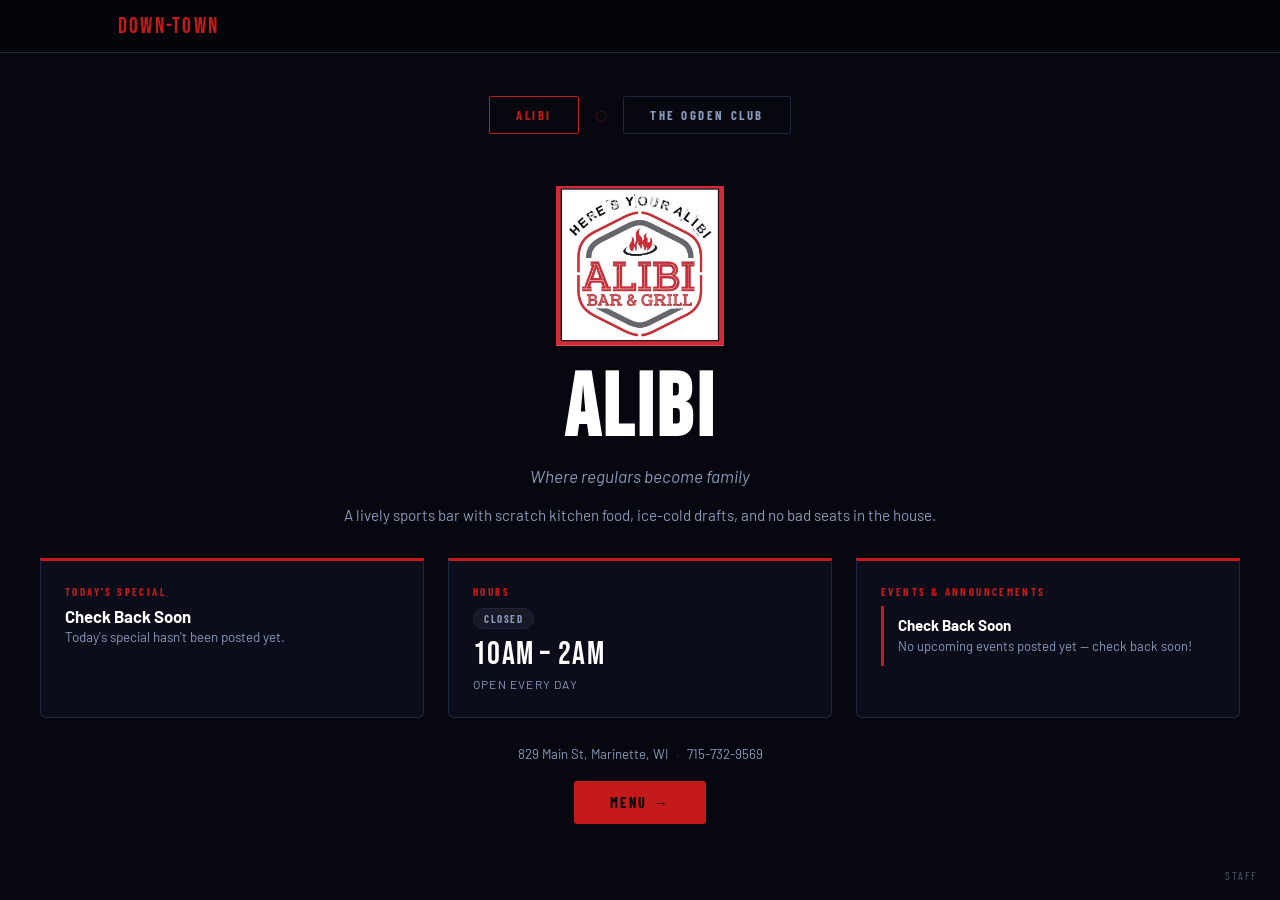
==== commit d98d1fc8: "Auto daily special from Alibi schedule, live Open/Closed badge, fix hours - Alibi Today's Special au" ====
--- a/static/index.html
+++ b/static/index.html
@@ -67,7 +67,11 @@
         <div class="bar-col">
           <div class="bar-hours">
             <span class="bar-hours-label">Hours</span>
-            Daily &nbsp;&nbsp;&nbsp;&nbsp;&nbsp;&nbsp;&nbsp;&nbsp;&nbsp;&nbsp; 10am &ndash; 2am
+            <div class="hours-body">
+              <span class="hours-status" id="alibiOpenStatus"></span>
+              <div class="hours-main">10am &ndash; 2am</div>
+              <div class="hours-sub">Open Every Day</div>
+            </div>
           </div>
         </div>
 
@@ -132,9 +136,11 @@
         <div class="bar-col">
           <div class="bar-hours">
             <span class="bar-hours-label">Hours</span>
-            Mon &ndash; Thu &nbsp;&nbsp; 11am &ndash; 12am<br>
-            Fri &ndash; Sat &nbsp;&nbsp;&nbsp;&nbsp; 11am &ndash; 2am<br>
-            Sun &nbsp;&nbsp;&nbsp;&nbsp;&nbsp;&nbsp;&nbsp;&nbsp;&nbsp; 12pm &ndash; 10pm
+            <div class="hours-body">
+              <span class="hours-status" id="ogdenOpenStatus"></span>
+              <div class="hours-main">11am &ndash; 9pm</div>
+              <div class="hours-sub">or Later &nbsp;&middot;&nbsp; 7 Days a Week</div>
+            </div>
           </div>
         </div>
 
--- a/static/css/style.css
+++ b/static/css/style.css
@@ -168,12 +168,29 @@
 }
 
 .bar-hours {
-  font-size: .87rem; line-height: 2; color: var(--muted);
+  font-size: .87rem; color: var(--muted);
 }
 .bar-hours-label {
   font-family: 'Barlow Condensed', sans-serif; font-weight: 700;
   font-size: .68rem; letter-spacing: .22em; text-transform: uppercase;
-  color: var(--accent); display: block; margin-bottom: 6px;
+  color: var(--accent); display: block; margin-bottom: 10px;
+}
+.hours-body { display: flex; flex-direction: column; gap: 6px; }
+.hours-status {
+  display: inline-block; align-self: flex-start;
+  font-family: 'Barlow Condensed', sans-serif; font-weight: 700;
+  font-size: .68rem; letter-spacing: .14em; text-transform: uppercase;
+  padding: 3px 10px; border-radius: 20px; margin-bottom: 4px;
+}
+.hours-status.is-open   { background: rgba(76,200,90,.12); color: #4cc85a; border: 1px solid rgba(76,200,90,.3); }
+.hours-status.is-closed { background: rgba(255,255,255,.05); color: var(--muted); border: 1px solid var(--border); }
+.hours-main {
+  font-family: 'Bebas Neue', cursive; font-size: 2rem;
+  letter-spacing: .04em; color: var(--text); line-height: 1;
+}
+.hours-sub {
+  font-size: .75rem; color: var(--muted);
+  text-transform: uppercase; letter-spacing: .1em;
 }
 
 /* Below-grid row: contact + menu button */
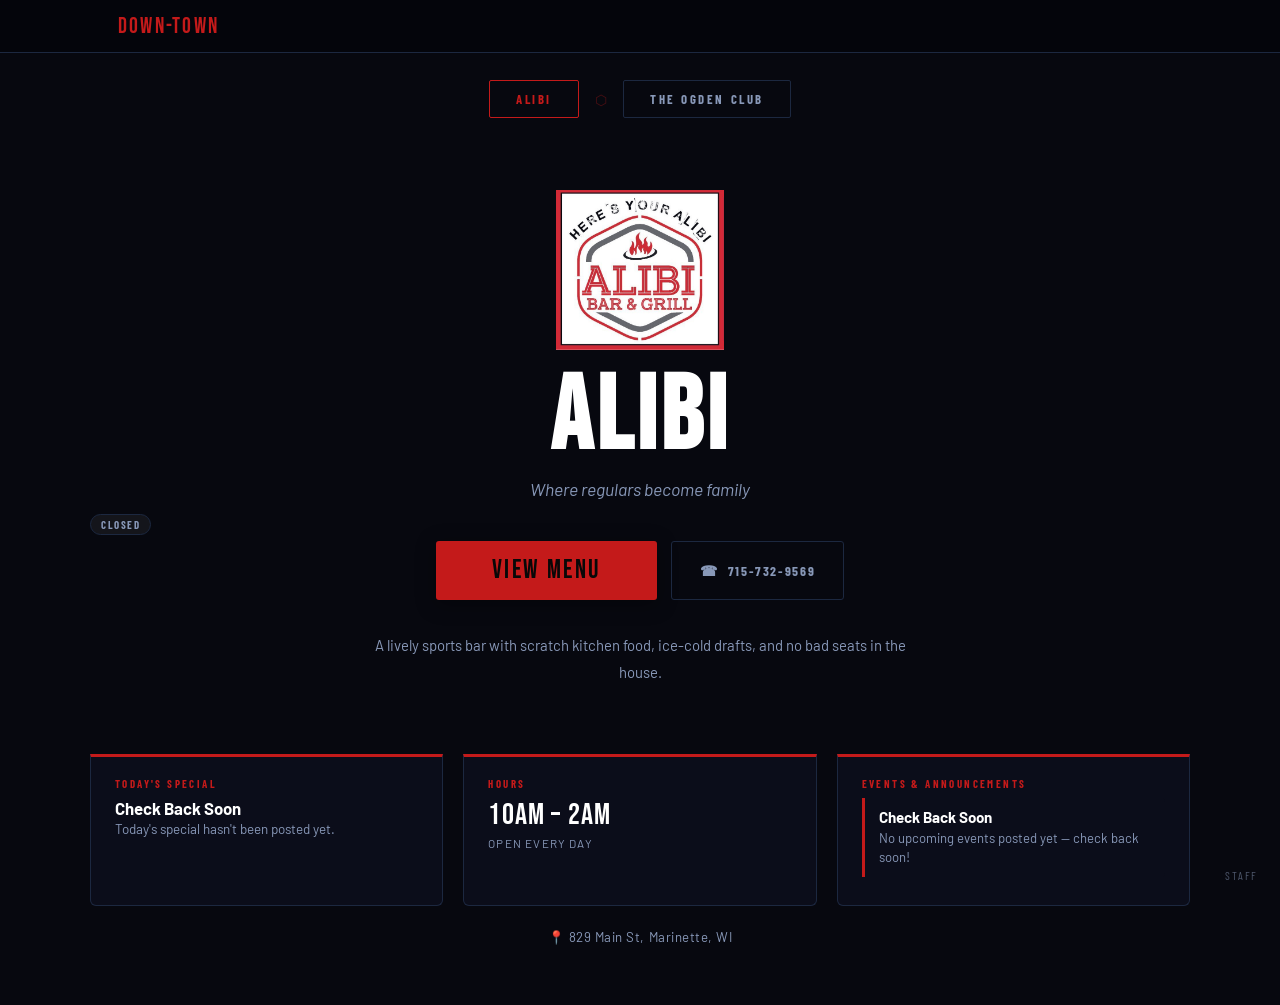
==== commit 33e70a34: "Hero redesign: dominant VIEW MENU CTA, Open/Closed in hero, equal cards, mobile-first - Bar name sca" ====
--- a/static/index.html
+++ b/static/index.html
@@ -24,7 +24,7 @@
 
   <div class="home-stage">
 
-    <!-- ── TOGGLE ── -->
+    <!-- ── BAR TOGGLE ── -->
     <div class="bar-toggle-wrap">
       <button class="bar-tab active" data-bar="alibi">Alibi</button>
       <span class="toggle-divider">⬡</span>
@@ -34,22 +34,29 @@
     <!-- ══ ALIBI ══ -->
     <div class="bar-content" id="alibiContent">
 
-      <div class="bar-logo-area">
-        <img src="/static/logos/alibi-logo.jpg" alt="Alibi" class="logo-img"
-             onerror="this.style.display='none';this.nextElementSibling.style.display='inline-block'">
-        <div class="logo-placeholder" style="display:none">Alibi</div>
+      <!-- ── HERO ── -->
+      <div class="bar-hero">
+        <div class="bar-logo-area">
+          <img src="/static/logos/alibi-logo.jpg" alt="Alibi" class="logo-img"
+               onerror="this.style.display='none';this.nextElementSibling.style.display='inline-block'">
+          <div class="logo-placeholder" style="display:none">Alibi</div>
+        </div>
+        <h1 class="bar-name">Alibi</h1>
+        <p class="bar-tagline">Where regulars become family</p>
+        <span class="hours-status hero-status" id="alibiOpenStatus"></span>
+        <div class="hero-cta">
+          <a href="/alibi/menu" class="cta-menu">View Menu</a>
+          <a href="tel:7157329569" class="cta-call">&#9742;&nbsp; 715-732-9569</a>
+        </div>
+        <p class="bar-about">
+          A lively sports bar with scratch kitchen food, ice-cold drafts,
+          and no bad seats in the house.
+        </p>
       </div>
-      <h1 class="bar-name">Alibi</h1>
-      <p class="bar-tagline">Where regulars become family</p>
-      <p class="bar-about">
-        A lively sports bar with scratch kitchen food, ice-cold drafts,
-        and no bad seats in the house.
-      </p>
 
-      <!-- 3-column card row -->
+      <!-- ── INFO CARDS ── -->
       <div class="bar-columns">
 
-        <!-- TODAY'S SPECIAL -->
         <div class="bar-col">
           <div class="home-special" id="alibiSpecial">
             <div class="home-special-label">Today's Special</div>
@@ -63,19 +70,16 @@
           </div>
         </div>
 
-        <!-- HOURS -->
         <div class="bar-col">
           <div class="bar-hours">
             <span class="bar-hours-label">Hours</span>
             <div class="hours-body">
-              <span class="hours-status" id="alibiOpenStatus"></span>
               <div class="hours-main">10am &ndash; 2am</div>
               <div class="hours-sub">Open Every Day</div>
             </div>
           </div>
         </div>
 
-        <!-- EVENTS & ANNOUNCEMENTS -->
         <div class="bar-col">
           <div class="home-events" id="alibiEvents">
             <div class="home-events-label">Events &amp; Announcements</div>
@@ -90,14 +94,8 @@
 
       </div><!-- /bar-columns -->
 
-      <!-- Address, phone, menu button -->
-      <div class="bar-bottom">
-        <div class="bar-contact">
-          <a href="https://maps.google.com/?q=829+Main+St+Marinette+WI+54143" target="_blank" rel="noopener" class="bar-address-link">829 Main St, Marinette, WI</a>
-          <span class="bar-contact-sep">&middot;</span>
-          <a href="tel:7157329569" class="bar-phone-link">715-732-9569</a>
-        </div>
-        <a href="/alibi/menu" class="menu-btn">Menu &rarr;</a>
+      <div class="bar-contact-row">
+        <a href="https://maps.google.com/?q=829+Main+St+Marinette+WI+54143" target="_blank" rel="noopener" class="bar-address-link">&#x1F4CD; 829 Main St, Marinette, WI</a>
       </div>
 
     </div><!-- /alibiContent -->
@@ -105,19 +103,27 @@
     <!-- ══ OGDEN CLUB ══ -->
     <div class="bar-content" id="ogdenContent" style="display:none">
 
-      <div class="bar-logo-area">
-        <img src="/static/logos/odg-logo.jpg" alt="The Ogden Club" class="logo-img"
-             onerror="this.style.display='none';this.nextElementSibling.style.display='inline-block'">
-        <div class="logo-placeholder" style="display:none">The Ogden Club</div>
+      <!-- ── HERO ── -->
+      <div class="bar-hero">
+        <div class="bar-logo-area">
+          <img src="/static/logos/odg-logo.jpg" alt="The Ogden Club" class="logo-img"
+               onerror="this.style.display='none';this.nextElementSibling.style.display='inline-block'">
+          <div class="logo-placeholder" style="display:none">The Ogden Club</div>
+        </div>
+        <h1 class="bar-name">The Ogden Club</h1>
+        <p class="bar-tagline">Your neighborhood's home base</p>
+        <span class="hours-status hero-status" id="ogdenOpenStatus"></span>
+        <div class="hero-cta">
+          <a href="/ogden/menu" class="cta-menu">View Menu</a>
+          <a href="tel:9064244141" class="cta-call">&#9742;&nbsp; 906-424-4141</a>
+        </div>
+        <p class="bar-about">
+          A cornerstone of the neighborhood. Cold beer, great food, and the kind
+          of crowd that makes every game day feel like a party.
+        </p>
       </div>
-      <h1 class="bar-name">The Ogden Club</h1>
-      <p class="bar-tagline">Your neighborhood's home base</p>
-      <p class="bar-about">
-        A cornerstone of the neighborhood. Cold beer, great food, and the kind
-        of crowd that makes every game day feel like a party.
-      </p>
 
-      <!-- 3-column card row -->
+      <!-- ── INFO CARDS ── -->
       <div class="bar-columns">
 
         <div class="bar-col">
@@ -137,7 +143,6 @@
           <div class="bar-hours">
             <span class="bar-hours-label">Hours</span>
             <div class="hours-body">
-              <span class="hours-status" id="ogdenOpenStatus"></span>
               <div class="hours-main">11am &ndash; 9pm</div>
               <div class="hours-sub">or Later &nbsp;&middot;&nbsp; 7 Days a Week</div>
             </div>
@@ -158,13 +163,8 @@
 
       </div><!-- /bar-columns -->
 
-      <div class="bar-bottom">
-        <div class="bar-contact">
-          <a href="https://maps.google.com/?q=414+10th+Ave+Menominee+MI+49858" target="_blank" rel="noopener" class="bar-address-link">414 10th Ave, Menominee, MI</a>
-          <span class="bar-contact-sep">&middot;</span>
-          <a href="tel:9064244141" class="bar-phone-link">906-424-4141</a>
-        </div>
-        <a href="/ogden/menu" class="menu-btn">Menu &rarr;</a>
+      <div class="bar-contact-row">
+        <a href="https://maps.google.com/?q=414+10th+Ave+Menominee+MI+49858" target="_blank" rel="noopener" class="bar-address-link">&#x1F4CD; 414 10th Ave, Menominee, MI</a>
       </div>
 
     </div><!-- /ogdenContent -->
--- a/static/css/style.css
+++ b/static/css/style.css
@@ -108,21 +108,14 @@
 .toggle-divider { color: var(--accent); opacity: .35; font-size: .9rem; }
 
 /* ── Bar content block ── */
-.bar-content { text-align: center; max-width: 1200px; width: 100%; }
-
-/* 3-column layout: [Special] [Hours] [Events] — equal columns */
-.bar-columns {
-  display: grid;
-  grid-template-columns: repeat(3, 1fr);
-  gap: 24px;
-  width: 100%;
-  margin-top: 28px;
-  align-items: start;
-}
-.bar-col { text-align: left; }
-
-/* Logo area */
-.bar-logo-area { margin-bottom: 20px; }
+.bar-content { text-align: center; max-width: 1100px; width: 100%; }
+
+/* ── Hero section ── */
+.bar-hero {
+  display: flex; flex-direction: column; align-items: center;
+  padding: 20px 0 36px;
+}
+.bar-logo-area { margin-bottom: 16px; }
 .logo-placeholder {
   display: inline-block;
   border: 2px solid var(--accent);
@@ -134,91 +127,110 @@
   max-height: 160px; max-width: 340px;
   object-fit: contain; display: block; margin: 0 auto;
 }
-/* Dissolve white logo backgrounds on dark theme */
 .alibi-theme .logo-img { mix-blend-mode: screen; }
 
 .bar-name {
   font-family: 'Bebas Neue', cursive;
-  font-size: clamp(3rem, 8vw, 5.5rem);
+  font-size: clamp(3.5rem, 10vw, 6.5rem);
   letter-spacing: .04em; color: var(--text); line-height: 1;
-  margin-bottom: 12px;
+  margin-bottom: 8px;
 }
 .bar-tagline {
-  font-style: italic; font-size: 1.08rem;
-  color: var(--muted); margin-bottom: 16px;
-}
+  font-style: italic; font-size: 1.1rem;
+  color: var(--muted); margin-bottom: 14px;
+}
+
+/* Open/Closed badge in hero — larger than card version */
+.hero-status {
+  font-size: .8rem; padding: 5px 18px;
+  margin-bottom: 28px; align-self: center;
+}
+
+/* CTA buttons */
+.hero-cta {
+  display: flex; gap: 14px; flex-wrap: wrap; justify-content: center;
+  margin-bottom: 32px;
+}
+.cta-menu {
+  display: inline-block;
+  background: var(--accent); color: #080808;
+  font-family: 'Bebas Neue', cursive; font-size: 1.6rem;
+  letter-spacing: .1em; padding: 14px 56px;
+  border-radius: 3px; text-decoration: none;
+  transition: background .2s, transform .15s, box-shadow .2s;
+  box-shadow: 0 4px 20px rgba(0,0,0,.35);
+}
+.cta-menu:hover { background: var(--accent2); transform: translateY(-2px); box-shadow: 0 6px 28px rgba(0,0,0,.45); }
+.cta-call {
+  display: inline-flex; align-items: center;
+  border: 1px solid var(--border); color: var(--muted);
+  font-family: 'Barlow Condensed', sans-serif; font-weight: 700;
+  font-size: .85rem; letter-spacing: .12em; text-transform: uppercase;
+  padding: 14px 28px; border-radius: 3px; text-decoration: none;
+  transition: border-color .2s, color .2s;
+}
+.cta-call:hover { border-color: var(--accent); color: var(--accent); }
+
 .bar-about {
-  font-size: .95rem; line-height: 1.8;
-  color: var(--muted); margin: 0 auto 24px;
-  max-width: 620px; text-align: center;
-}
-
-/* ── Unified 3-box card system ── */
+  font-size: .93rem; line-height: 1.8;
+  color: var(--muted); margin: 0 auto;
+  max-width: 560px; text-align: center;
+}
+
+/* ── 3-column info cards ── */
+.bar-columns {
+  display: grid;
+  grid-template-columns: repeat(3, 1fr);
+  gap: 20px;
+  width: 100%;
+  margin-top: 32px;
+  align-items: stretch;
+}
+.bar-col { text-align: left; display: flex; flex-direction: column; }
+
+/* Unified card style */
 .home-special,
 .bar-hours,
 .home-events {
-  width: 100%; box-sizing: border-box;
+  flex: 1; width: 100%; box-sizing: border-box;
   background: var(--card);
   border: 1px solid var(--border);
   border-top: 3px solid var(--accent);
   border-radius: 0 0 6px 6px;
-  padding: 1.5rem;
-  min-height: 160px;
+  padding: 1.25rem 1.5rem;
   text-align: left;
 }
 
-.bar-hours {
-  font-size: .87rem; color: var(--muted);
-}
+.bar-hours { font-size: .87rem; color: var(--muted); }
 .bar-hours-label {
   font-family: 'Barlow Condensed', sans-serif; font-weight: 700;
   font-size: .68rem; letter-spacing: .22em; text-transform: uppercase;
   color: var(--accent); display: block; margin-bottom: 10px;
 }
-.hours-body { display: flex; flex-direction: column; gap: 6px; }
+.hours-body { display: flex; flex-direction: column; gap: 4px; }
 .hours-status {
   display: inline-block; align-self: flex-start;
   font-family: 'Barlow Condensed', sans-serif; font-weight: 700;
   font-size: .68rem; letter-spacing: .14em; text-transform: uppercase;
-  padding: 3px 10px; border-radius: 20px; margin-bottom: 4px;
+  padding: 3px 10px; border-radius: 20px; margin-bottom: 6px;
 }
 .hours-status.is-open   { background: rgba(76,200,90,.12); color: #4cc85a; border: 1px solid rgba(76,200,90,.3); }
 .hours-status.is-closed { background: rgba(255,255,255,.05); color: var(--muted); border: 1px solid var(--border); }
 .hours-main {
-  font-family: 'Bebas Neue', cursive; font-size: 2rem;
+  font-family: 'Bebas Neue', cursive; font-size: 1.9rem;
   letter-spacing: .04em; color: var(--text); line-height: 1;
 }
-.hours-sub {
-  font-size: .75rem; color: var(--muted);
-  text-transform: uppercase; letter-spacing: .1em;
-}
-
-/* Below-grid row: contact + menu button */
-.bar-bottom {
-  display: flex; flex-direction: column; align-items: center;
-  gap: 18px; margin-top: 28px;
-}
-.bar-contact {
-  display: flex; align-items: center; gap: 8px;
-  flex-wrap: wrap; justify-content: center;
-}
-.bar-address-link, .bar-phone-link {
+.hours-sub { font-size: .73rem; color: var(--muted); text-transform: uppercase; letter-spacing: .1em; margin-top: 2px; }
+
+/* Address row below cards */
+.bar-contact-row {
+  margin-top: 20px; text-align: center;
+}
+.bar-address-link {
   font-size: .83rem; color: var(--muted); text-decoration: none;
-  transition: color .2s;
-}
-.bar-address-link:hover, .bar-phone-link:hover { color: var(--accent); }
-.bar-contact-sep { color: var(--border); font-size: .9rem; }
-
-/* Menu button — links to this bar's dedicated menu page */
-.menu-btn {
-  display: inline-block;
-  background: var(--accent); color: #080808;
-  font-family: 'Barlow Condensed', sans-serif; font-weight: 700;
-  font-size: .9rem; letter-spacing: .18em; text-transform: uppercase;
-  padding: 13px 36px; border-radius: 3px; text-decoration: none;
-  transition: background .2s, transform .15s;
-}
-.menu-btn:hover { background: var(--accent2); transform: translateY(-2px); }
+  transition: color .2s; letter-spacing: .04em;
+}
+.bar-address-link:hover { color: var(--accent); }
 
 /* ══════════════════════════════════════════════════════════════════════════
    MENU PAGES  (body.alibi-theme or body.ogden-theme)
@@ -234,19 +246,7 @@
   max-width: 1100px; margin: 0 auto; padding: 0 24px;
   height: 56px; display: flex; align-items: center; justify-content: space-between;
 }
-
-/* Logo in topbar */
-.topbar-logo-area { display: flex; align-items: center; }
-.topbar-logo-img {
-  max-height: 34px; max-width: 140px; object-fit: contain; display: block;
-}
-.topbar-logo-text {
-  font-family: 'Bebas Neue', cursive; font-size: 1.4rem;
-  letter-spacing: .08em; color: var(--accent);
-}
-
-/* Right side of topbar — call button + back link */
-.topbar-right { display: flex; align-items: center; gap: 12px; }
+.topbar-inner--right { justify-content: flex-end; gap: 12px; }
 .topbar-call {
   font-family: 'Barlow Condensed', sans-serif; font-weight: 700;
   font-size: .75rem; letter-spacing: .12em; text-transform: uppercase;
@@ -284,8 +284,17 @@
   letter-spacing: .04em; white-space: nowrap;
 }
 
-/* Menu hero */
-.menu-hero { max-width: 1100px; margin: 0 auto; padding: 44px 24px 0; }
+/* Menu hero — logo left, MENU heading right */
+.menu-hero {
+  max-width: 1100px; margin: 0 auto; padding: 44px 24px 0;
+  display: flex; align-items: center; gap: 32px;
+}
+.menu-hero-logo {
+  max-height: 140px; max-width: 200px;
+  object-fit: contain; flex-shrink: 0;
+}
+.alibi-theme .menu-hero-logo { mix-blend-mode: screen; }
+.menu-hero-text { display: flex; flex-direction: column; }
 .menu-hero-name {
   font-family: 'Bebas Neue', cursive;
   font-size: clamp(2.4rem, 5.5vw, 3.8rem);
@@ -596,17 +605,23 @@
 .staff-link:hover { opacity: 1; }
 
 /* ── RESPONSIVE ─────────────────────────────────────────────────────── */
-@media (max-width: 960px) {
-  .bar-columns {
-    grid-template-columns: 1fr;
-  }
+@media (max-width: 860px) {
+  .bar-columns { grid-template-columns: 1fr; gap: 14px; }
   .bar-col { text-align: center; }
-  .home-special, .bar-hours, .home-events { max-width: 500px; margin-left: auto; margin-right: auto; }
-}
-@media (max-width: 700px) {
-  .bar-hours { padding: 16px 20px; }
-  .topbar-call { display: none; } /* hide call btn on very small screens — they can use footer */
+  .home-special, .bar-hours, .home-events { max-width: 480px; margin-left: auto; margin-right: auto; }
+  .hours-status { align-self: center; }
+  .home-special-body { flex-direction: column; gap: 6px; }
+}
+@media (max-width: 600px) {
+  .bar-name { font-size: clamp(3rem, 14vw, 5rem); }
+  .cta-menu  { width: 100%; max-width: 380px; text-align: center; padding: 16px 24px; font-size: 1.4rem; }
+  .cta-call  { width: 100%; max-width: 380px; justify-content: center; }
+  .hero-cta  { flex-direction: column; align-items: center; width: 100%; }
+  .logo-img  { max-height: 120px; }
+  .home-stage { padding: 0 16px 40px; }
   .mgr-item-row { grid-template-columns: 1fr auto auto; }
   .mgr-item-row .mgr-item-input:nth-child(2) { grid-column: 1 / 3; }
   .account-create-row { grid-template-columns: 1fr; }
-}
+  .menu-hero { flex-direction: column; text-align: center; gap: 16px; }
+  .menu-hero-logo { max-height: 100px; }
+}
